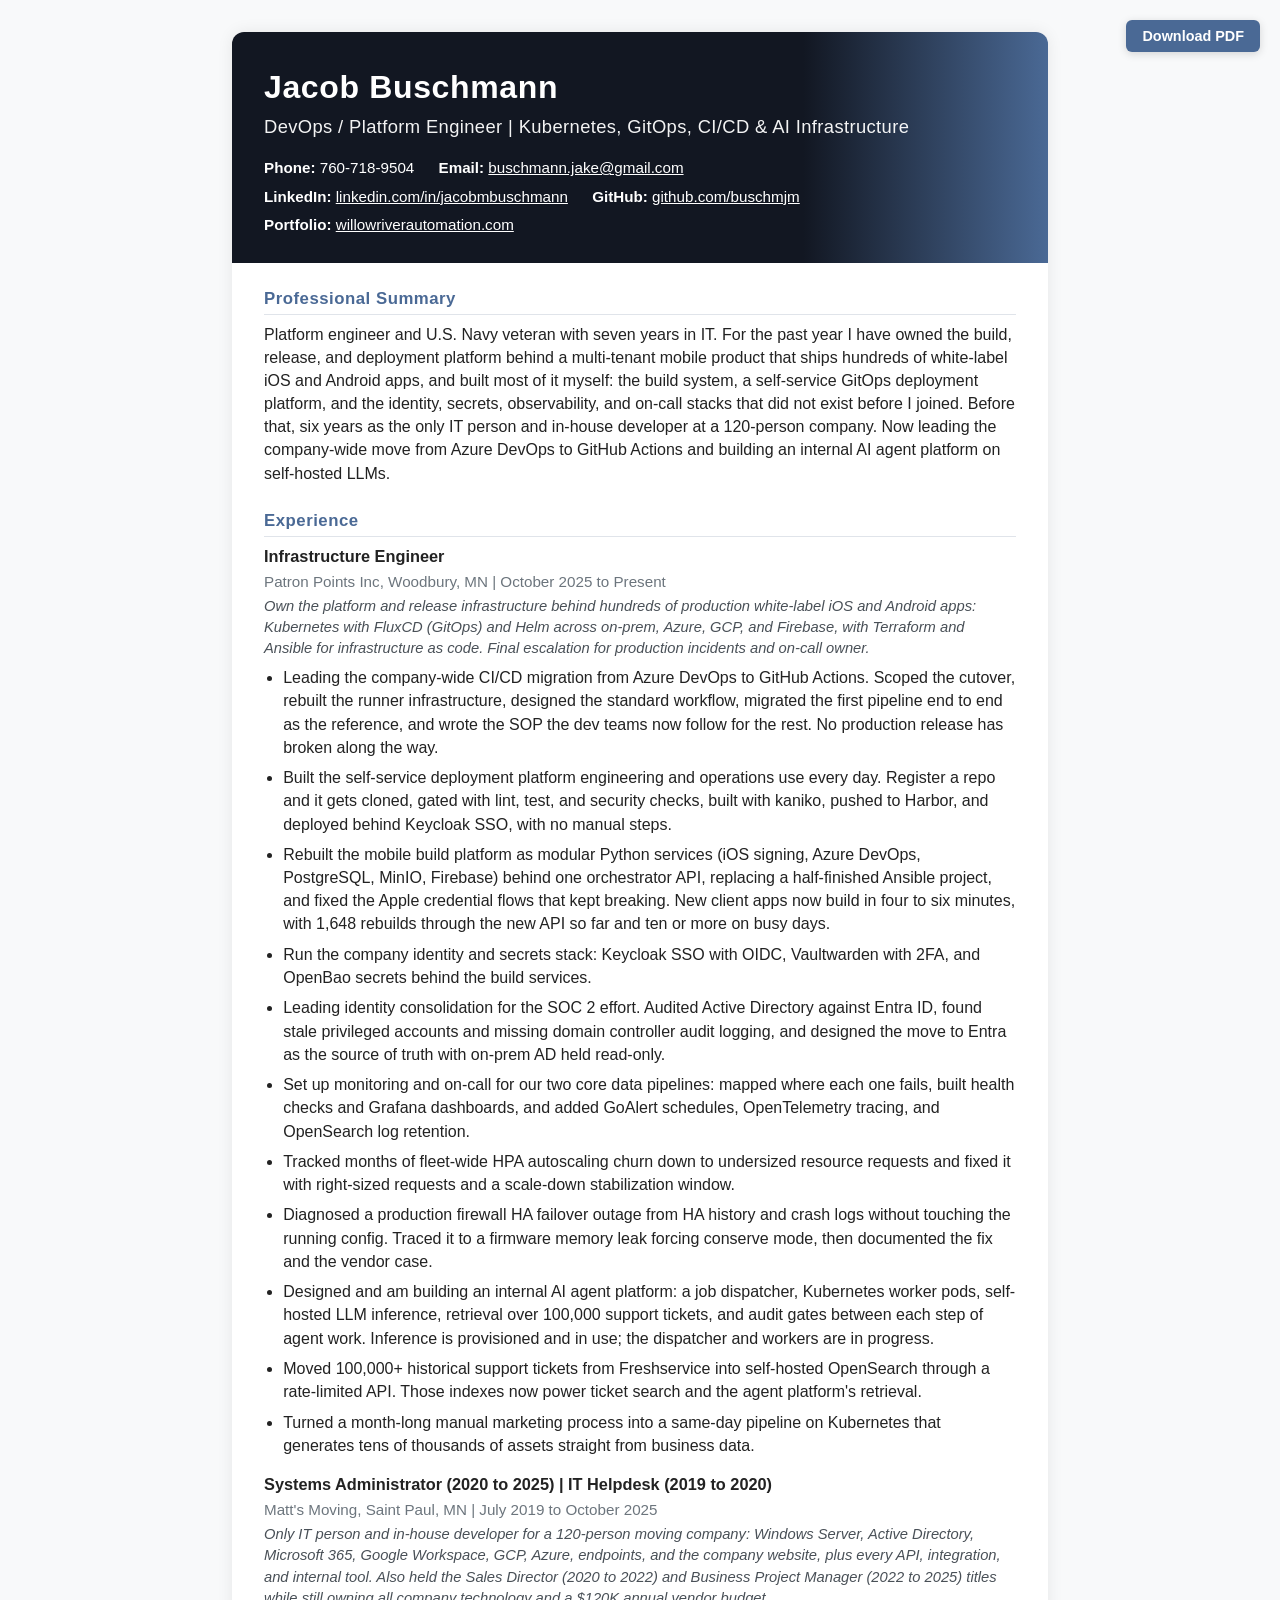
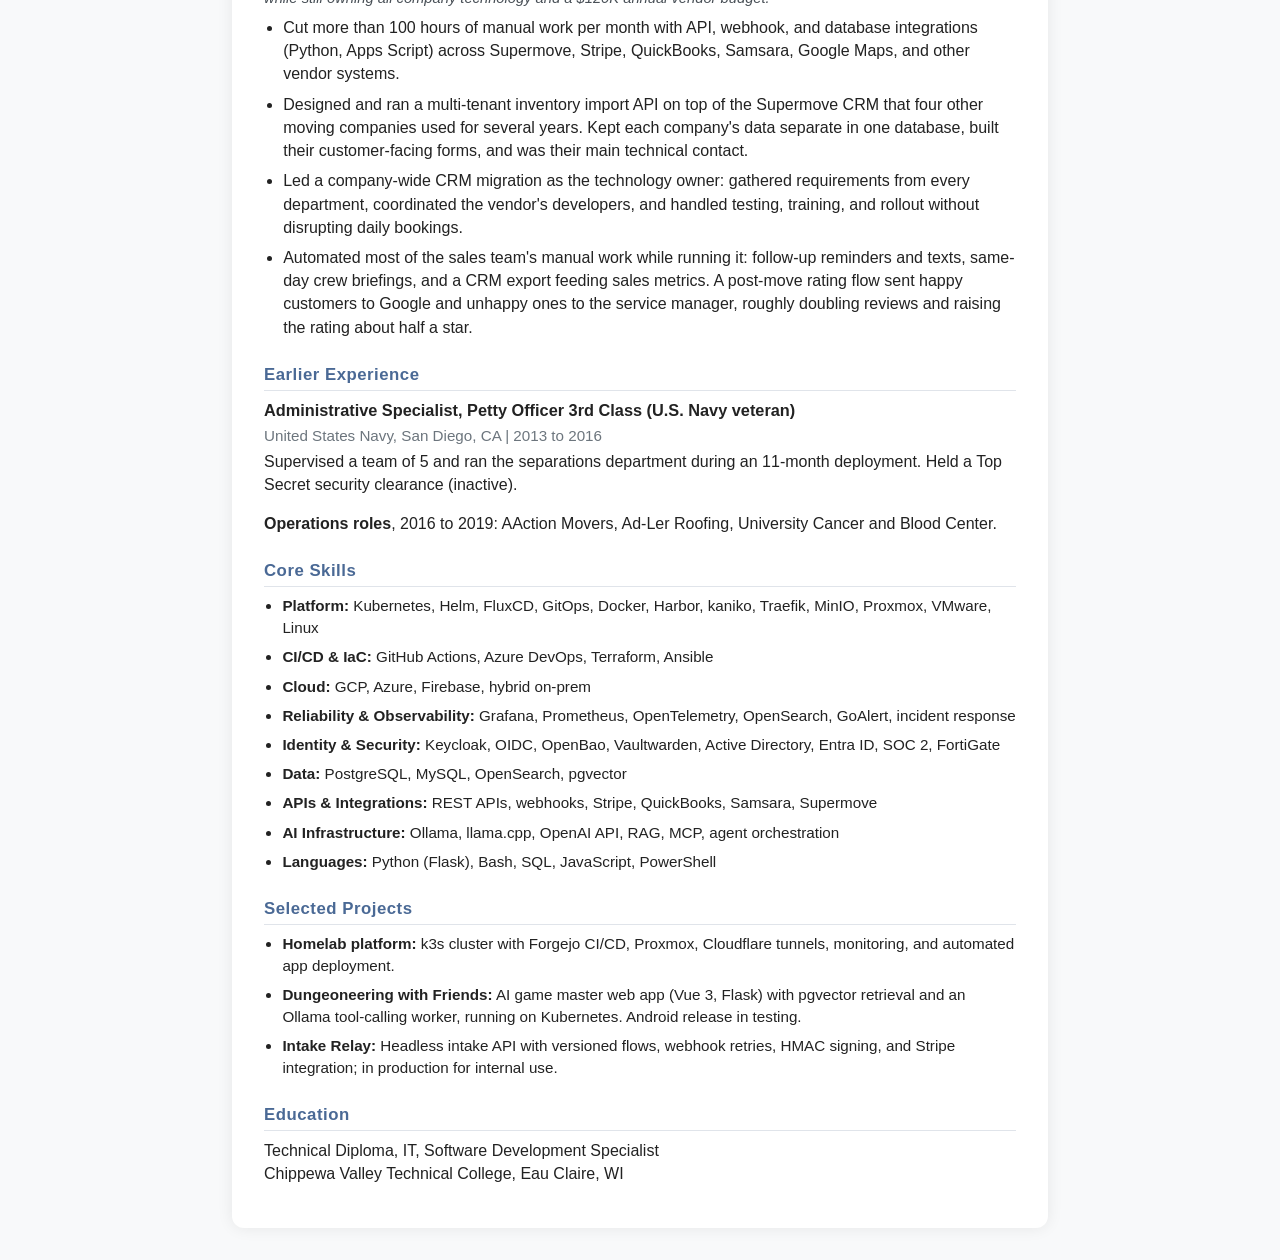
==== index.html @ bc069179 "Tighten both resumes to two pages and rewrite weak bullets - Rewrite summaries in plainer language w" ====
<!DOCTYPE html>
<html lang="en">
<head>
  <meta charset="UTF-8">
  <meta name="viewport" content="width=device-width, initial-scale=1.0">
  <title>Jacob Buschmann - DevOps Resume</title>
  <link rel="stylesheet" href="resume.css">
</head>
<body data-resume="devops">
  <div class="print-actions">
    <button type="button" class="print-btn" id="print-menu-toggle" aria-expanded="false" aria-haspopup="true" aria-controls="print-menu">Download PDF</button>
    <div class="print-menu" id="print-menu" hidden role="menu" aria-labelledby="print-menu-toggle">
      <p class="print-menu-title">Save as PDF (ATS, single column)</p>
      <button type="button" class="print-menu-item" role="menuitem" data-download="devops"><strong>DevOps / Platform Engineer</strong><span>This page. Kubernetes, GitOps, CI/CD, identity, and reliability first.</span></button>
      <button type="button" class="print-menu-item" role="menuitem" data-download="ai"><strong>AI Engineer</strong><span>Agentic systems, AI automation, and AI platform work first.</span></button>
    </div>
  </div>
  <div class="resume-wrapper">
    <header class="resume-header">
      <h1>Jacob Buschmann</h1>
      <h2>DevOps / Platform Engineer | Kubernetes, GitOps, CI/CD &amp; AI Infrastructure</h2>
      <div class="contact">
        <span><strong>Phone:</strong> 760-718-9504</span>
        <span><strong>Email:</strong> <a href="mailto:buschmann.jake@gmail.com">buschmann.jake@gmail.com</a></span>
        <span><strong>LinkedIn:</strong> <a href="https://www.linkedin.com/in/jacobmbuschmann">linkedin.com/in/jacobmbuschmann</a></span>
        <span><strong>GitHub:</strong> <a href="https://github.com/buschmjm">github.com/buschmjm</a></span>
        <span><strong>Portfolio:</strong> <a href="https://willowriverautomation.com">willowriverautomation.com</a></span>
      </div>
    </header>
    <div class="resume-content">
      <h4 class="section-title">Professional Summary</h4>
      <p>Platform engineer and U.S. Navy veteran with seven years in IT. For the past year I have owned the build, release, and deployment platform behind a multi-tenant mobile product that ships hundreds of white-label iOS and Android apps, and built most of it myself: the build system, a self-service GitOps deployment platform, and the identity, secrets, observability, and on-call stacks that did not exist before I joined. Before that, six years as the only IT person and in-house developer at a 120-person company. Now leading the company-wide move from Azure DevOps to GitHub Actions and building an internal AI agent platform on self-hosted LLMs.</p>
      <h4 class="section-title">Experience</h4>
      <div class="job-block">
        <p class="job-title">Infrastructure Engineer</p>
        <p class="job-meta">Patron Points Inc, Woodbury, MN | October 2025 to Present</p>
        <p class="job-scope">Own the platform and release infrastructure behind hundreds of production white-label iOS and Android apps: Kubernetes with FluxCD (GitOps) and Helm across on-prem, Azure, GCP, and Firebase, with Terraform and Ansible for infrastructure as code. Final escalation for production incidents and on-call owner.</p>
        <ul>
          <li>Leading the company-wide CI/CD migration from Azure DevOps to GitHub Actions. Scoped the cutover, rebuilt the runner infrastructure, designed the standard workflow, migrated the first pipeline end to end as the reference, and wrote the SOP the dev teams now follow for the rest. No production release has broken along the way.</li>
          <li>Built the self-service deployment platform engineering and operations use every day. Register a repo and it gets cloned, gated with lint, test, and security checks, built with kaniko, pushed to Harbor, and deployed behind Keycloak SSO, with no manual steps.</li>
          <li>Rebuilt the mobile build platform as modular Python services (iOS signing, Azure DevOps, PostgreSQL, MinIO, Firebase) behind one orchestrator API, replacing a half-finished Ansible project, and fixed the Apple credential flows that kept breaking. New client apps now build in four to six minutes, with 1,648 rebuilds through the new API so far and ten or more on busy days.</li>
          <li>Run the company identity and secrets stack: Keycloak SSO with OIDC, Vaultwarden with 2FA, and OpenBao secrets behind the build services.</li>
          <li>Leading identity consolidation for the SOC 2 effort. Audited Active Directory against Entra ID, found stale privileged accounts and missing domain controller audit logging, and designed the move to Entra as the source of truth with on-prem AD held read-only.</li>
          <li>Set up monitoring and on-call for our two core data pipelines: mapped where each one fails, built health checks and Grafana dashboards, and added GoAlert schedules, OpenTelemetry tracing, and OpenSearch log retention.</li>
          <li>Tracked months of fleet-wide HPA autoscaling churn down to undersized resource requests and fixed it with right-sized requests and a scale-down stabilization window.</li>
          <li>Diagnosed a production firewall HA failover outage from HA history and crash logs without touching the running config. Traced it to a firmware memory leak forcing conserve mode, then documented the fix and the vendor case.</li>
          <li>Designed and am building an internal AI agent platform: a job dispatcher, Kubernetes worker pods, self-hosted LLM inference, retrieval over 100,000 support tickets, and audit gates between each step of agent work. Inference is provisioned and in use; the dispatcher and workers are in progress.</li>
          <li>Moved 100,000+ historical support tickets from Freshservice into self-hosted OpenSearch through a rate-limited API. Those indexes now power ticket search and the agent platform's retrieval.</li>
          <li>Turned a month-long manual marketing process into a same-day pipeline on Kubernetes that generates tens of thousands of assets straight from business data.</li>
        </ul>
      </div>
      <div class="job-block">
        <p class="job-title">Systems Administrator (2020 to 2025) | IT Helpdesk (2019 to 2020)</p>
        <p class="job-meta">Matt's Moving, Saint Paul, MN | July 2019 to October 2025</p>
        <p class="job-scope">Only IT person and in-house developer for a 120-person moving company: Windows Server, Active Directory, Microsoft 365, Google Workspace, GCP, Azure, endpoints, and the company website, plus every API, integration, and internal tool. Also held the Sales Director (2020 to 2022) and Business Project Manager (2022 to 2025) titles while still owning all company technology and a $120K annual vendor budget.</p>
        <ul>
          <li>Cut more than 100 hours of manual work per month with API, webhook, and database integrations (Python, Apps Script) across Supermove, Stripe, QuickBooks, Samsara, Google Maps, and other vendor systems.</li>
          <li>Designed and ran a multi-tenant inventory import API on top of the Supermove CRM that four other moving companies used for several years. Kept each company's data separate in one database, built their customer-facing forms, and was their main technical contact.</li>
          <li>Led a company-wide CRM migration as the technology owner: gathered requirements from every department, coordinated the vendor's developers, and handled testing, training, and rollout without disrupting daily bookings.</li>
          <li>Automated most of the sales team's manual work while running it: follow-up reminders and texts, same-day crew briefings, and a CRM export feeding sales metrics. A post-move rating flow sent happy customers to Google and unhappy ones to the service manager, roughly doubling reviews and raising the rating about half a star.</li>        </ul>
      </div>
      <h4 class="section-title">Earlier Experience</h4>
      <div class="job-block">
        <p class="job-title">Administrative Specialist, Petty Officer 3rd Class (U.S. Navy veteran)</p>
        <p class="job-meta">United States Navy, San Diego, CA | 2013 to 2016</p>
        <p>Supervised a team of 5 and ran the separations department during an 11-month deployment. Held a Top Secret security clearance (inactive).</p>
      </div>
      <p><strong>Operations roles</strong>, 2016 to 2019: AAction Movers, Ad-Ler Roofing, University Cancer and Blood Center.</p>
      <h4 class="section-title">Core Skills</h4>
      <ul class="skills-list">
        <li><strong>Platform:</strong> Kubernetes, Helm, FluxCD, GitOps, Docker, Harbor, kaniko, Traefik, MinIO, Proxmox, VMware, Linux</li>
        <li><strong>CI/CD &amp; IaC:</strong> GitHub Actions, Azure DevOps, Terraform, Ansible</li>
        <li><strong>Cloud:</strong> GCP, Azure, Firebase, hybrid on-prem</li>
        <li><strong>Reliability &amp; Observability:</strong> Grafana, Prometheus, OpenTelemetry, OpenSearch, GoAlert, incident response</li>
        <li><strong>Identity &amp; Security:</strong> Keycloak, OIDC, OpenBao, Vaultwarden, Active Directory, Entra ID, SOC 2, FortiGate</li>
        <li><strong>Data:</strong> PostgreSQL, MySQL, OpenSearch, pgvector</li>
        <li><strong>APIs &amp; Integrations:</strong> REST APIs, webhooks, Stripe, QuickBooks, Samsara, Supermove</li>
        <li><strong>AI Infrastructure:</strong> Ollama, llama.cpp, OpenAI API, RAG, MCP, agent orchestration</li>
        <li><strong>Languages:</strong> Python (Flask), Bash, SQL, JavaScript, PowerShell</li>
      </ul>
      <h4 class="section-title">Selected Projects</h4>
      <ul class="skills-list">
        <li><strong>Homelab platform:</strong> k3s cluster with Forgejo CI/CD, Proxmox, Cloudflare tunnels, monitoring, and automated app deployment.</li>
        <li><strong>Dungeoneering with Friends:</strong> AI game master web app (Vue 3, Flask) with pgvector retrieval and an Ollama tool-calling worker, running on Kubernetes. Android release in testing.</li>
        <li><strong>Intake Relay:</strong> Headless intake API with versioned flows, webhook retries, HMAC signing, and Stripe integration; in production for internal use.</li>      </ul>
      <h4 class="section-title">Education</h4>
      <p>Technical Diploma, IT, Software Development Specialist<br>Chippewa Valley Technical College, Eau Claire, WI</p>
    </div>
  </div>
  <script src="print.js"></script>
</body>
</html>
---- resume.css ----
/* Shared styles for the two single-column ATS resumes: index.html (DevOps) and ai-engineering.html */

:root {
  --accent: #4a6995;
  --text: #222;
  --muted: #6c757d;
  --border: #e0e4ea;
  --header-dark: #121722;
  --font-sans: "Segoe UI", Calibri, Arial, Helvetica, sans-serif;
}

*,
*::before,
*::after {
  box-sizing: border-box;
}

body {
  margin: 0;
  background-color: #f8f9fa;
  font-family: var(--font-sans);
  font-size: 1rem;
  line-height: 1.45;
  color: var(--text);
}

a {
  color: var(--accent);
}

a:hover {
  color: #3a5580;
}

p {
  margin: 0 0 0.65rem;
  orphans: 2;
  widows: 2;
}

ul {
  margin: 0 0 1rem;
  padding-left: 1.2rem;
}

.resume-wrapper {
  max-width: 8.5in;
  margin: 2rem auto;
  background: #fff;
  box-shadow: 0 0 16px rgba(0, 0, 0, 0.08);
  border-radius: 12px;
  overflow: hidden;
}

/* Header (screen) */
.resume-header {
  background: linear-gradient(90deg, var(--header-dark) 70%, var(--accent) 100%);
  color: #fff;
  padding: 2rem 2rem 1.35rem;
}

.resume-header h1 {
  margin: 0 0 0.2rem;
  font-size: 2rem;
  font-weight: 700;
  letter-spacing: 0.02em;
}

.resume-header h2 {
  margin: 0;
  font-size: 1.15rem;
  font-weight: 400;
  letter-spacing: 0.02em;
  opacity: 0.95;
}

.resume-header .contact {
  margin-top: 1rem;
  font-size: 0.95rem;
  line-height: 1.6;
}

.resume-header .contact span {
  display: inline-block;
  margin-right: 1.25rem;
  margin-bottom: 0.25rem;
}

.resume-header a {
  color: #fff;
  text-decoration: underline;
}

/* Single column body */
.resume-content {
  padding: 1.5rem 2rem 2rem;
}

/* Sections */
.section-title {
  color: var(--accent);
  font-size: 1.05rem;
  font-weight: 700;
  margin: 1.5rem 0 0.5rem;
  letter-spacing: 0.03em;
  border-bottom: 1.5px solid var(--border);
  padding-bottom: 0.15rem;
  break-after: avoid;
  page-break-after: avoid;
}

.resume-content > .section-title:first-child {
  margin-top: 0;
}

.skills-list {
  font-size: 0.95rem;
  margin-bottom: 1rem;
  padding-left: 1.15rem;
}

.skills-list li {
  margin-bottom: 0.35rem;
}

.resume-content li {
  margin-bottom: 0.45rem;
}

/* Long jobs may split across pages; single bullets and short blocks stay whole */
.job-block {
  margin-bottom: 1rem;
}

.job-block li,
.job-block p {
  break-inside: avoid;
  page-break-inside: avoid;
}

.job-title,
.job-meta,
.job-scope {
  break-after: avoid;
  page-break-after: avoid;
}

.job-title {
  font-weight: 600;
  font-size: 1.02rem;
  margin: 0;
}

.job-meta {
  color: var(--muted);
  font-size: 0.95rem;
  margin: 0.15rem 0 0.2rem;
}

.job-scope {
  color: #495057;
  font-size: 0.92rem;
  font-style: italic;
  margin: 0 0 0.4rem;
}

/* Download button + menu */
.print-actions {
  position: fixed;
  top: 1.25rem;
  right: 1.25rem;
  z-index: 9999;
  display: flex;
  flex-direction: column;
  align-items: flex-end;
}

.print-btn {
  font-family: var(--font-sans);
  font-size: 0.9rem;
  font-weight: 600;
  padding: 0.5rem 1rem;
  border: none;
  border-radius: 6px;
  cursor: pointer;
  background: var(--accent);
  color: #fff;
  box-shadow: 0 2px 8px rgba(0, 0, 0, 0.15);
}

.print-btn:hover {
  background: #3a5580;
}

.print-menu {
  margin-top: 0.5rem;
  min-width: 17rem;
  max-width: 20rem;
  padding: 0.5rem;
  background: #fff;
  border: 1px solid var(--border);
  border-radius: 8px;
  box-shadow: 0 8px 24px rgba(0, 0, 0, 0.12);
}

.print-menu[hidden] {
  display: none;
}

.print-menu-title {
  margin: 0.25rem 0.5rem 0.35rem;
  font-size: 0.72rem;
  font-weight: 600;
  text-transform: uppercase;
  letter-spacing: 0.06em;
  color: var(--muted);
}

.print-menu-item {
  display: block;
  width: 100%;
  text-align: left;
  font-family: var(--font-sans);
  font-size: 0.88rem;
  line-height: 1.35;
  padding: 0.55rem 0.65rem;
  border: none;
  border-radius: 6px;
  cursor: pointer;
  background: transparent;
  color: var(--text);
}

.print-menu-item:hover {
  background: #f4f6fa;
}

.print-menu-item strong {
  display: block;
  font-weight: 600;
  margin-bottom: 0.15rem;
}

.print-menu-item span {
  display: block;
  font-size: 0.8rem;
  color: var(--muted);
  font-weight: 400;
}

@media (max-width: 900px) {
  .resume-content {
    padding: 1.25rem 1.5rem 1.5rem;
  }

  .print-actions {
    position: static;
    align-items: stretch;
    width: 100%;
    padding: 1rem;
    background: #fff;
    border-bottom: 1px solid var(--border);
  }

  .print-btn {
    width: 100%;
  }

  .print-menu {
    min-width: 100%;
    max-width: none;
  }
}

/* Print / PDF: flat header, no background graphics needed */
@media print {
  @page {
    size: letter;
    margin: 0.6in;
  }

  .print-actions,
  .print-menu {
    display: none !important;
  }

  body {
    background: #fff !important;
    margin: 0;
    font-family: var(--font-sans);
    font-size: 10.5pt;
    line-height: 1.12;
    color: #000;
  }

  .resume-wrapper {
    max-width: none;
    margin: 0;
    padding: 0;
    box-shadow: none;
    border-radius: 0;
    overflow: visible;
  }

  .resume-header {
    background: #fff !important;
    color: #000 !important;
    padding: 0 0 10pt !important;
    border-bottom: 2pt solid var(--header-dark);
    -webkit-print-color-adjust: economy;
    print-color-adjust: economy;
  }

  .resume-header h1 {
    font-size: 20pt;
    color: var(--header-dark);
  }

  .resume-header h2 {
    font-size: 12pt;
    color: var(--accent);
    opacity: 1;
  }

  .resume-header .contact {
    font-size: 9.5pt;
    margin-top: 6pt;
  }

  .resume-header a {
    color: #1a4a7a !important;
    text-decoration: underline !important;
  }

  .resume-content {
    padding: 8pt 0 0 !important;
  }

  .section-title {
    font-size: 11pt;
    margin-top: 10pt;
    margin-bottom: 4pt;
    color: var(--header-dark);
    border-bottom-color: #ccc;
    break-after: avoid;
  }

  .job-title {
    font-size: 10.5pt;
  }

  .job-meta,
  .job-scope {
    font-size: 9.5pt;
  }

  .skills-list,
  .resume-content li {
    font-size: 10pt;
  }

  .job-block {
    margin-bottom: 8pt;
  }

  a {
    color: #1a4a7a;
    text-decoration: underline;
  }

  a[href^="http"]:after,
  a[href^="mailto"]:after {
    content: none;
  }
}
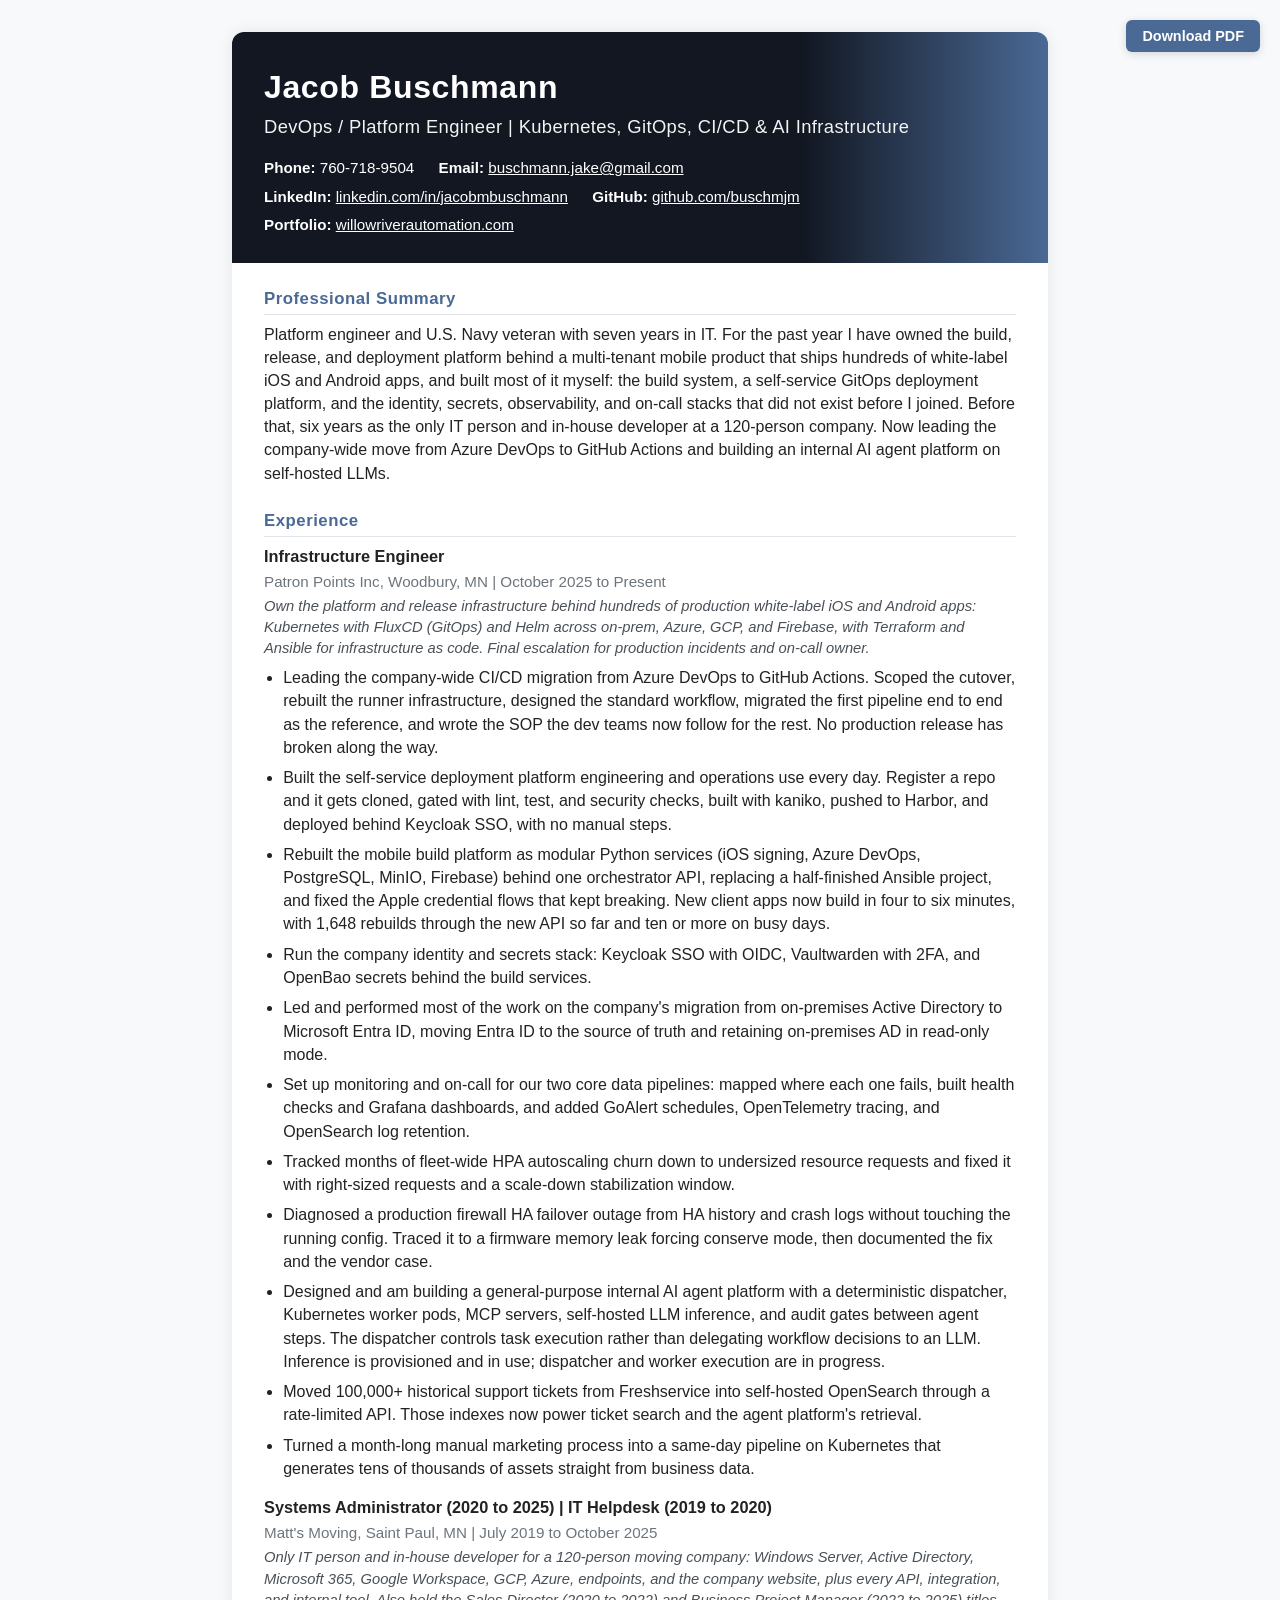
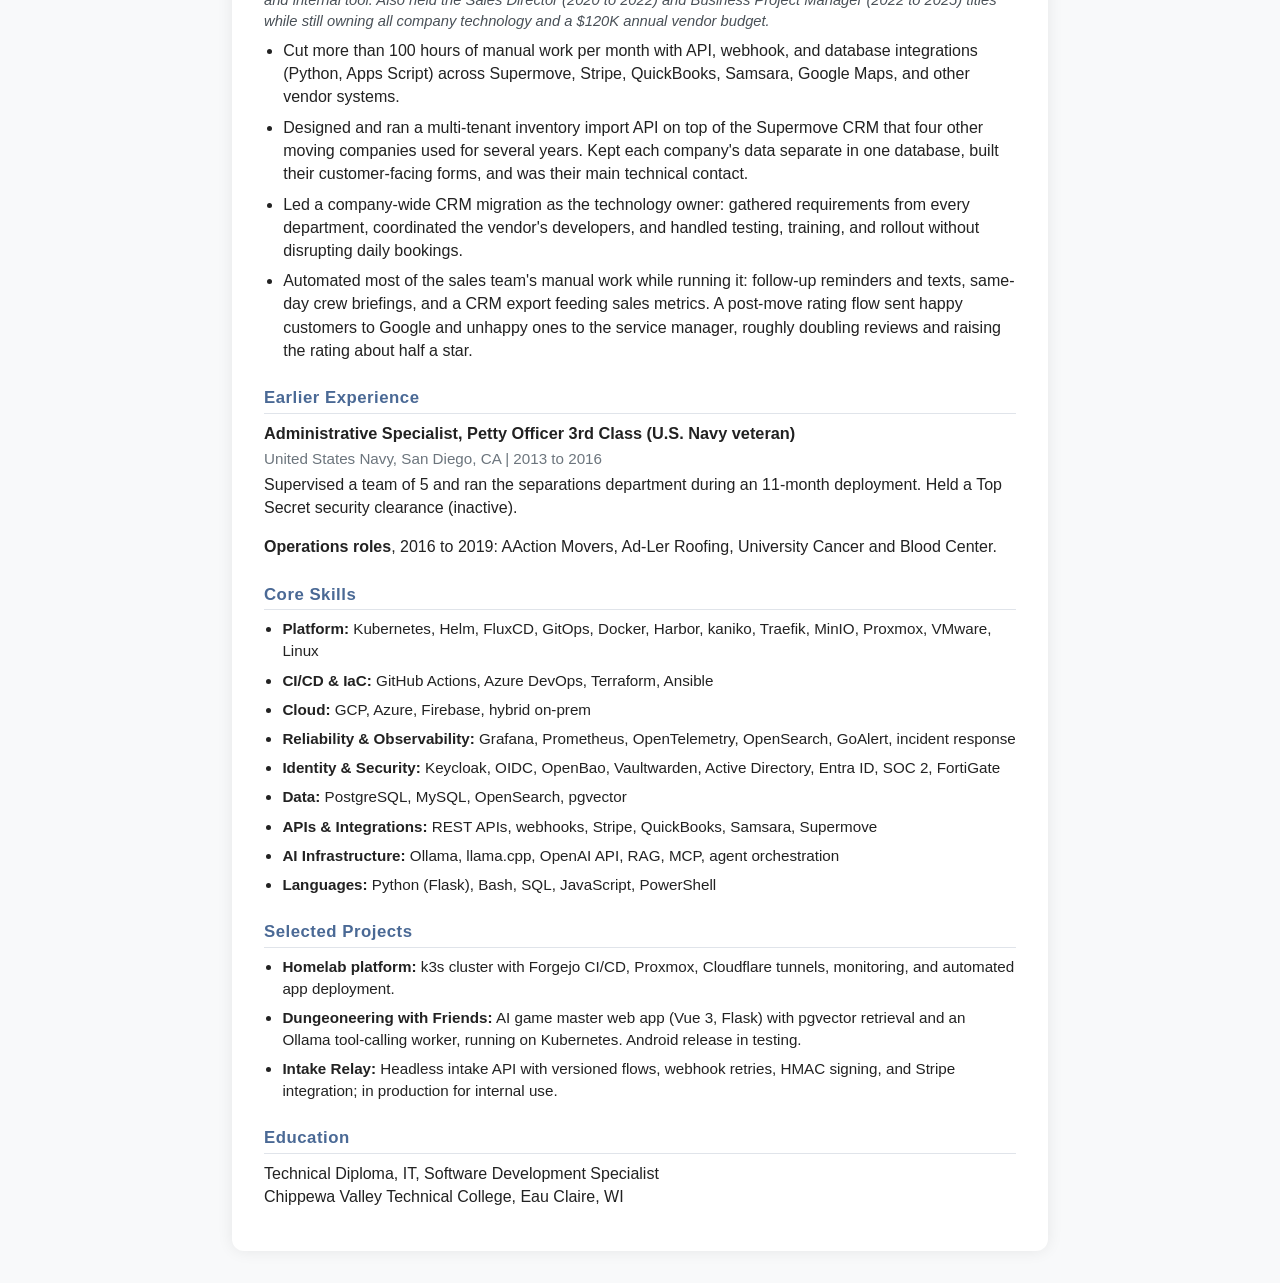
==== commit 5859ffce: "Update platform resume with Entra migration and agent platform scope" ====
--- a/index.html
+++ b/index.html
@@ -4,7 +4,7 @@
   <meta charset="UTF-8">
   <meta name="viewport" content="width=device-width, initial-scale=1.0">
   <title>Jacob Buschmann - DevOps Resume</title>
-  <link rel="stylesheet" href="resume.css">
+  <link rel="stylesheet" href="resume.css?v=3">
 </head>
 <body data-resume="devops">
   <div class="print-actions">
@@ -40,11 +40,11 @@
           <li>Built the self-service deployment platform engineering and operations use every day. Register a repo and it gets cloned, gated with lint, test, and security checks, built with kaniko, pushed to Harbor, and deployed behind Keycloak SSO, with no manual steps.</li>
           <li>Rebuilt the mobile build platform as modular Python services (iOS signing, Azure DevOps, PostgreSQL, MinIO, Firebase) behind one orchestrator API, replacing a half-finished Ansible project, and fixed the Apple credential flows that kept breaking. New client apps now build in four to six minutes, with 1,648 rebuilds through the new API so far and ten or more on busy days.</li>
           <li>Run the company identity and secrets stack: Keycloak SSO with OIDC, Vaultwarden with 2FA, and OpenBao secrets behind the build services.</li>
-          <li>Leading identity consolidation for the SOC 2 effort. Audited Active Directory against Entra ID, found stale privileged accounts and missing domain controller audit logging, and designed the move to Entra as the source of truth with on-prem AD held read-only.</li>
+          <li>Led and performed most of the work on the company's migration from on-premises Active Directory to Microsoft Entra ID, moving Entra ID to the source of truth and retaining on-premises AD in read-only mode.</li>
           <li>Set up monitoring and on-call for our two core data pipelines: mapped where each one fails, built health checks and Grafana dashboards, and added GoAlert schedules, OpenTelemetry tracing, and OpenSearch log retention.</li>
           <li>Tracked months of fleet-wide HPA autoscaling churn down to undersized resource requests and fixed it with right-sized requests and a scale-down stabilization window.</li>
           <li>Diagnosed a production firewall HA failover outage from HA history and crash logs without touching the running config. Traced it to a firmware memory leak forcing conserve mode, then documented the fix and the vendor case.</li>
-          <li>Designed and am building an internal AI agent platform: a job dispatcher, Kubernetes worker pods, self-hosted LLM inference, retrieval over 100,000 support tickets, and audit gates between each step of agent work. Inference is provisioned and in use; the dispatcher and workers are in progress.</li>
+          <li>Designed and am building a general-purpose internal AI agent platform with a deterministic dispatcher, Kubernetes worker pods, MCP servers, self-hosted LLM inference, and audit gates between agent steps. The dispatcher controls task execution rather than delegating workflow decisions to an LLM. Inference is provisioned and in use; dispatcher and worker execution are in progress.</li>
           <li>Moved 100,000+ historical support tickets from Freshservice into self-hosted OpenSearch through a rate-limited API. Those indexes now power ticket search and the agent platform's retrieval.</li>
           <li>Turned a month-long manual marketing process into a same-day pipeline on Kubernetes that generates tens of thousands of assets straight from business data.</li>
         </ul>
@@ -87,6 +87,6 @@
       <p>Technical Diploma, IT, Software Development Specialist<br>Chippewa Valley Technical College, Eau Claire, WI</p>
     </div>
   </div>
-  <script src="print.js"></script>
+  <script src="print.js?v=3"></script>
 </body>
 </html>
--- a/resume.css
+++ b/resume.css
@@ -249,8 +249,26 @@
 }
 
 @media (max-width: 900px) {
+  /* Keep the card off the screen edges and line the header up with the body text */
+  .resume-wrapper {
+    margin: 1rem;
+    border-radius: 10px;
+  }
+
+  .resume-header {
+    padding: 1.5rem 1.25rem 1.25rem;
+  }
+
+  .resume-header h1 {
+    font-size: 1.7rem;
+  }
+
+  .resume-header h2 {
+    font-size: 1.05rem;
+  }
+
   .resume-content {
-    padding: 1.25rem 1.5rem 1.5rem;
+    padding: 1.25rem 1.25rem 1.5rem;
   }
 
   .print-actions {
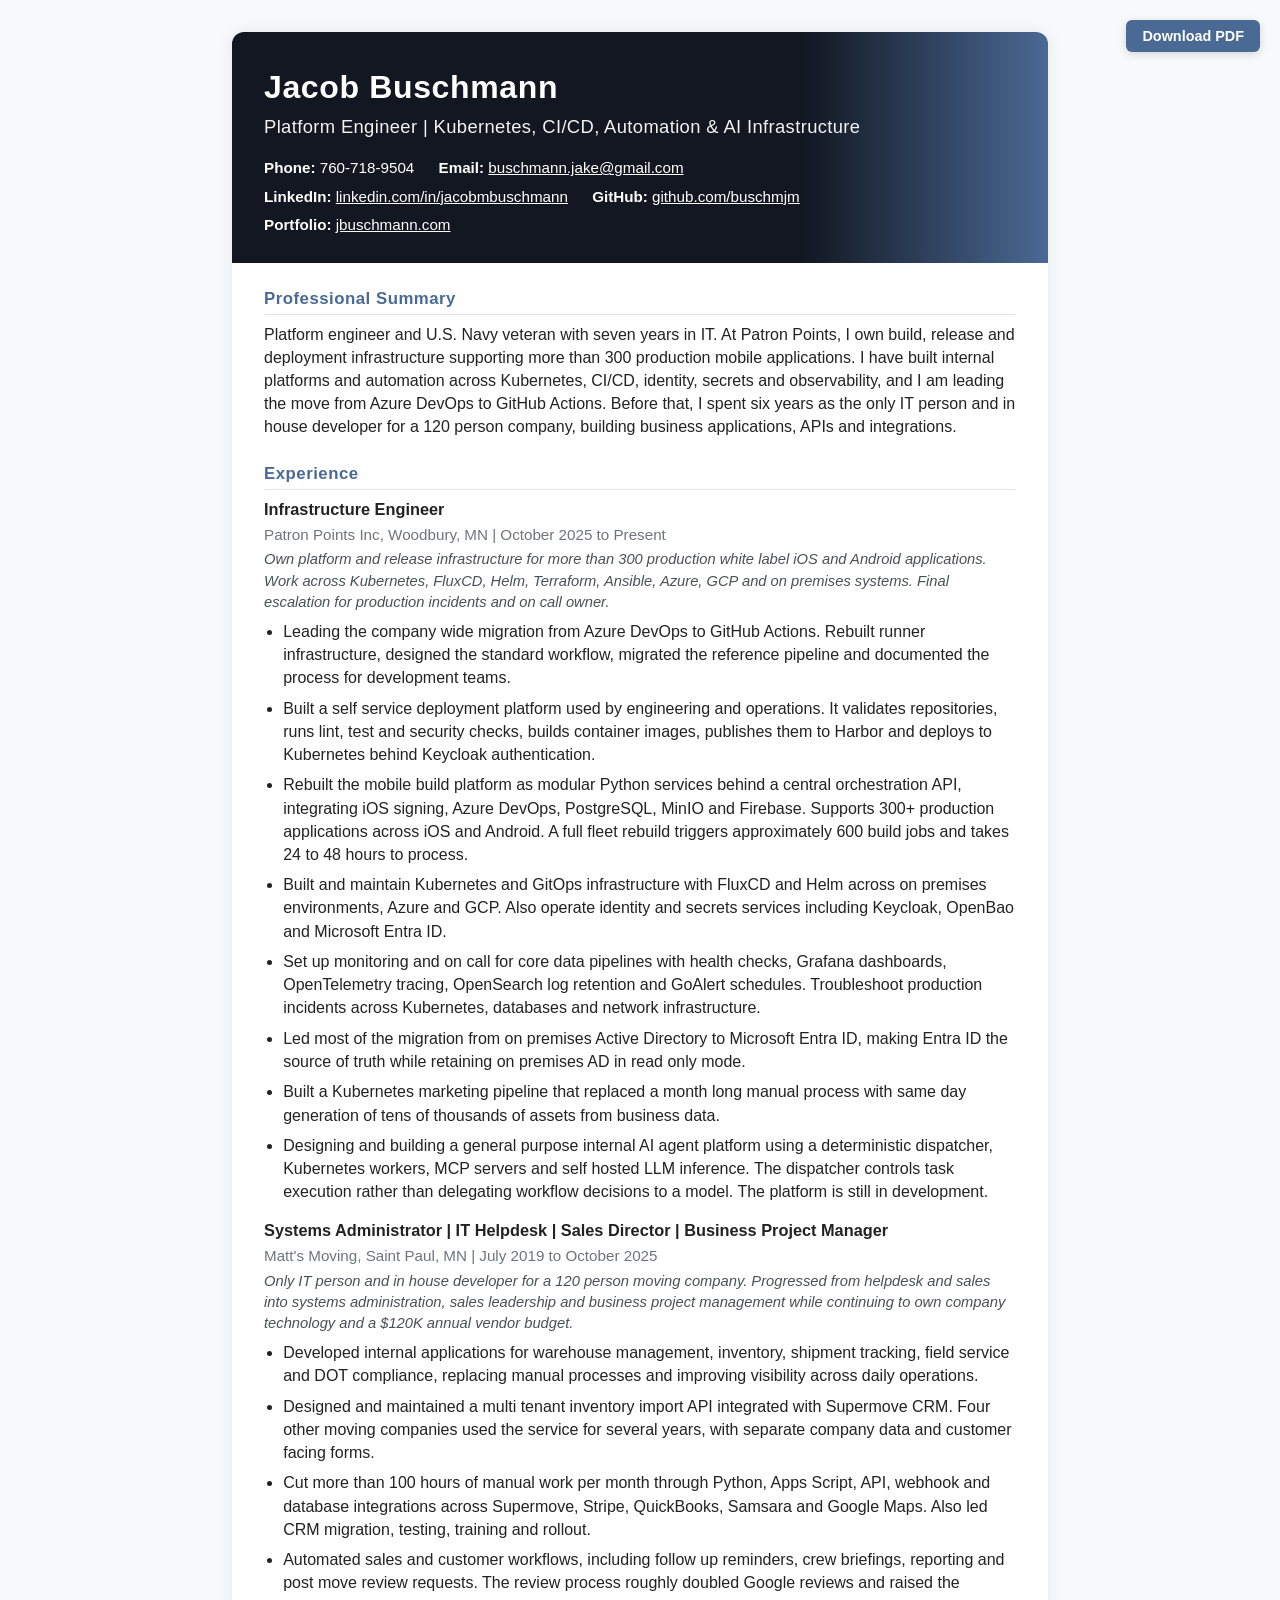
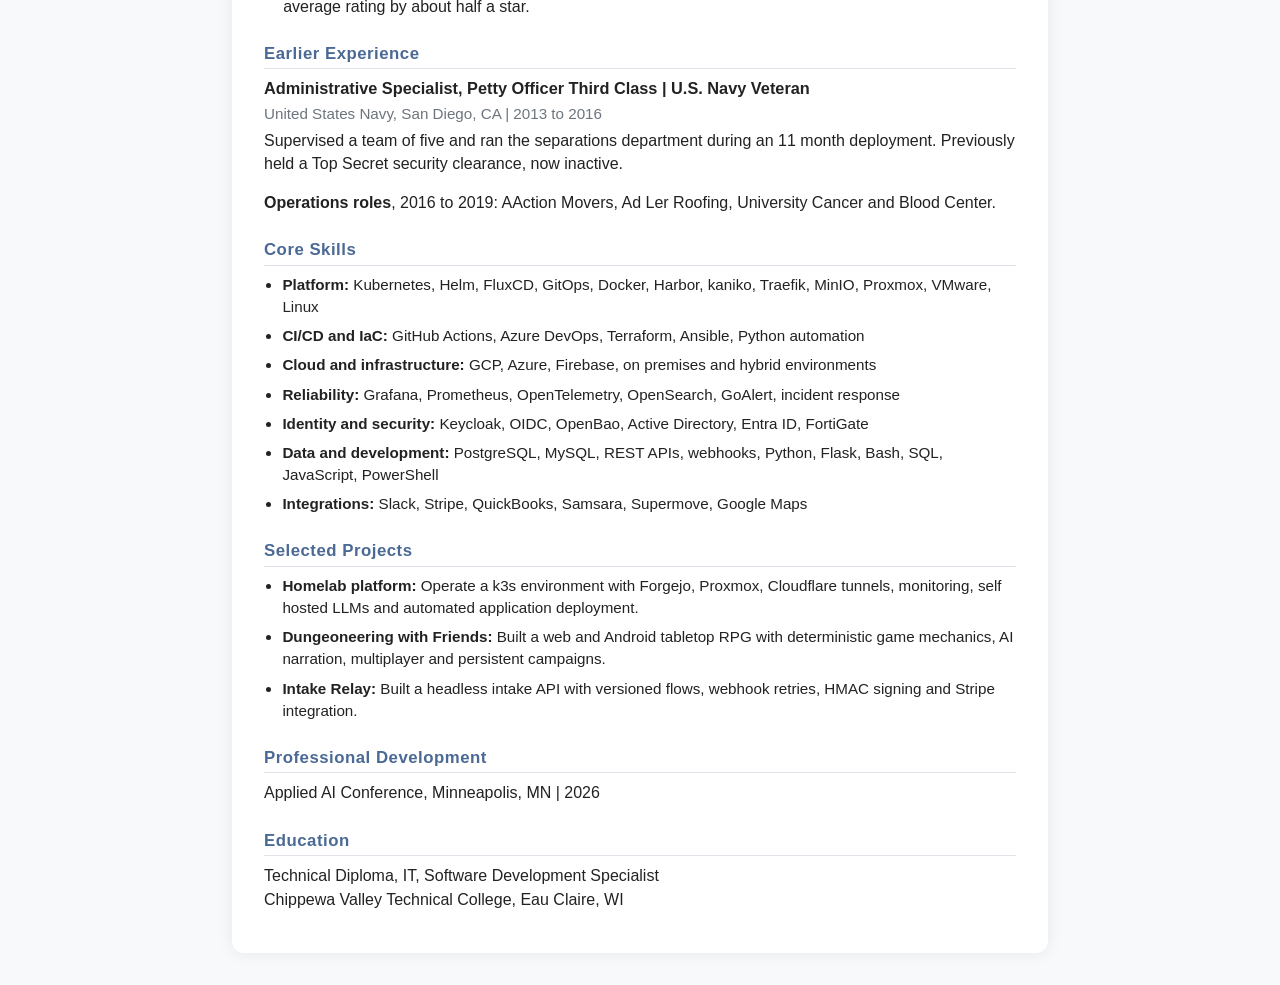
==== commit 3bf91d68: "Refresh index.html for focused two page resumes" ====
--- a/index.html
+++ b/index.html
@@ -3,90 +3,96 @@
 <head>
   <meta charset="UTF-8">
   <meta name="viewport" content="width=device-width, initial-scale=1.0">
-  <title>Jacob Buschmann - DevOps Resume</title>
-  <link rel="stylesheet" href="resume.css?v=3">
+  <title>Jacob Buschmann - Platform Engineering Resume</title>
+  <link rel="stylesheet" href="resume.css?v=4">
 </head>
 <body data-resume="devops">
   <div class="print-actions">
     <button type="button" class="print-btn" id="print-menu-toggle" aria-expanded="false" aria-haspopup="true" aria-controls="print-menu">Download PDF</button>
     <div class="print-menu" id="print-menu" hidden role="menu" aria-labelledby="print-menu-toggle">
       <p class="print-menu-title">Save as PDF (ATS, single column)</p>
-      <button type="button" class="print-menu-item" role="menuitem" data-download="devops"><strong>DevOps / Platform Engineer</strong><span>This page. Kubernetes, GitOps, CI/CD, identity, and reliability first.</span></button>
-      <button type="button" class="print-menu-item" role="menuitem" data-download="ai"><strong>AI Engineer</strong><span>Agentic systems, AI automation, and AI platform work first.</span></button>
+      <button type="button" class="print-menu-item" role="menuitem" data-download="devops"><strong>Platform Engineer</strong><span>This page. Kubernetes, CI/CD, internal platforms and reliability first.</span></button>
+      <button type="button" class="print-menu-item" role="menuitem" data-download="ai"><strong>AI Platform Engineer</strong><span>Agentic systems, AI applications and LLM infrastructure first.</span></button>
     </div>
   </div>
   <div class="resume-wrapper">
     <header class="resume-header">
       <h1>Jacob Buschmann</h1>
-      <h2>DevOps / Platform Engineer | Kubernetes, GitOps, CI/CD &amp; AI Infrastructure</h2>
+      <h2>Platform Engineer | Kubernetes, CI/CD, Automation &amp; AI Infrastructure</h2>
       <div class="contact">
         <span><strong>Phone:</strong> 760-718-9504</span>
         <span><strong>Email:</strong> <a href="mailto:buschmann.jake@gmail.com">buschmann.jake@gmail.com</a></span>
         <span><strong>LinkedIn:</strong> <a href="https://www.linkedin.com/in/jacobmbuschmann">linkedin.com/in/jacobmbuschmann</a></span>
         <span><strong>GitHub:</strong> <a href="https://github.com/buschmjm">github.com/buschmjm</a></span>
-        <span><strong>Portfolio:</strong> <a href="https://willowriverautomation.com">willowriverautomation.com</a></span>
+        <span><strong>Portfolio:</strong> <a href="https://jbuschmann.com">jbuschmann.com</a></span>
       </div>
     </header>
     <div class="resume-content">
       <h4 class="section-title">Professional Summary</h4>
-      <p>Platform engineer and U.S. Navy veteran with seven years in IT. For the past year I have owned the build, release, and deployment platform behind a multi-tenant mobile product that ships hundreds of white-label iOS and Android apps, and built most of it myself: the build system, a self-service GitOps deployment platform, and the identity, secrets, observability, and on-call stacks that did not exist before I joined. Before that, six years as the only IT person and in-house developer at a 120-person company. Now leading the company-wide move from Azure DevOps to GitHub Actions and building an internal AI agent platform on self-hosted LLMs.</p>
+      <p>Platform engineer and U.S. Navy veteran with seven years in IT. At Patron Points, I own build, release and deployment infrastructure supporting more than 300 production mobile applications. I have built internal platforms and automation across Kubernetes, CI/CD, identity, secrets and observability, and I am leading the move from Azure DevOps to GitHub Actions. Before that, I spent six years as the only IT person and in house developer for a 120 person company, building business applications, APIs and integrations.</p>
+
       <h4 class="section-title">Experience</h4>
       <div class="job-block">
         <p class="job-title">Infrastructure Engineer</p>
         <p class="job-meta">Patron Points Inc, Woodbury, MN | October 2025 to Present</p>
-        <p class="job-scope">Own the platform and release infrastructure behind hundreds of production white-label iOS and Android apps: Kubernetes with FluxCD (GitOps) and Helm across on-prem, Azure, GCP, and Firebase, with Terraform and Ansible for infrastructure as code. Final escalation for production incidents and on-call owner.</p>
+        <p class="job-scope">Own platform and release infrastructure for more than 300 production white label iOS and Android applications. Work across Kubernetes, FluxCD, Helm, Terraform, Ansible, Azure, GCP and on premises systems. Final escalation for production incidents and on call owner.</p>
         <ul>
-          <li>Leading the company-wide CI/CD migration from Azure DevOps to GitHub Actions. Scoped the cutover, rebuilt the runner infrastructure, designed the standard workflow, migrated the first pipeline end to end as the reference, and wrote the SOP the dev teams now follow for the rest. No production release has broken along the way.</li>
-          <li>Built the self-service deployment platform engineering and operations use every day. Register a repo and it gets cloned, gated with lint, test, and security checks, built with kaniko, pushed to Harbor, and deployed behind Keycloak SSO, with no manual steps.</li>
-          <li>Rebuilt the mobile build platform as modular Python services (iOS signing, Azure DevOps, PostgreSQL, MinIO, Firebase) behind one orchestrator API, replacing a half-finished Ansible project, and fixed the Apple credential flows that kept breaking. New client apps now build in four to six minutes, with 1,648 rebuilds through the new API so far and ten or more on busy days.</li>
-          <li>Run the company identity and secrets stack: Keycloak SSO with OIDC, Vaultwarden with 2FA, and OpenBao secrets behind the build services.</li>
-          <li>Led and performed most of the work on the company's migration from on-premises Active Directory to Microsoft Entra ID, moving Entra ID to the source of truth and retaining on-premises AD in read-only mode.</li>
-          <li>Set up monitoring and on-call for our two core data pipelines: mapped where each one fails, built health checks and Grafana dashboards, and added GoAlert schedules, OpenTelemetry tracing, and OpenSearch log retention.</li>
-          <li>Tracked months of fleet-wide HPA autoscaling churn down to undersized resource requests and fixed it with right-sized requests and a scale-down stabilization window.</li>
-          <li>Diagnosed a production firewall HA failover outage from HA history and crash logs without touching the running config. Traced it to a firmware memory leak forcing conserve mode, then documented the fix and the vendor case.</li>
-          <li>Designed and am building a general-purpose internal AI agent platform with a deterministic dispatcher, Kubernetes worker pods, MCP servers, self-hosted LLM inference, and audit gates between agent steps. The dispatcher controls task execution rather than delegating workflow decisions to an LLM. Inference is provisioned and in use; dispatcher and worker execution are in progress.</li>
-          <li>Moved 100,000+ historical support tickets from Freshservice into self-hosted OpenSearch through a rate-limited API. Those indexes now power ticket search and the agent platform's retrieval.</li>
-          <li>Turned a month-long manual marketing process into a same-day pipeline on Kubernetes that generates tens of thousands of assets straight from business data.</li>
+          <li>Leading the company wide migration from Azure DevOps to GitHub Actions. Rebuilt runner infrastructure, designed the standard workflow, migrated the reference pipeline and documented the process for development teams.</li>
+          <li>Built a self service deployment platform used by engineering and operations. It validates repositories, runs lint, test and security checks, builds container images, publishes them to Harbor and deploys to Kubernetes behind Keycloak authentication.</li>
+          <li>Rebuilt the mobile build platform as modular Python services behind a central orchestration API, integrating iOS signing, Azure DevOps, PostgreSQL, MinIO and Firebase. Supports 300+ production applications across iOS and Android. A full fleet rebuild triggers approximately 600 build jobs and takes 24 to 48 hours to process.</li>
+          <li>Built and maintain Kubernetes and GitOps infrastructure with FluxCD and Helm across on premises environments, Azure and GCP. Also operate identity and secrets services including Keycloak, OpenBao and Microsoft Entra ID.</li>
+          <li>Set up monitoring and on call for core data pipelines with health checks, Grafana dashboards, OpenTelemetry tracing, OpenSearch log retention and GoAlert schedules. Troubleshoot production incidents across Kubernetes, databases and network infrastructure.</li>
+          <li>Led most of the migration from on premises Active Directory to Microsoft Entra ID, making Entra ID the source of truth while retaining on premises AD in read only mode.</li>
+          <li>Built a Kubernetes marketing pipeline that replaced a month long manual process with same day generation of tens of thousands of assets from business data.</li>
+          <li>Designing and building a general purpose internal AI agent platform using a deterministic dispatcher, Kubernetes workers, MCP servers and self hosted LLM inference. The dispatcher controls task execution rather than delegating workflow decisions to a model. The platform is still in development.</li>
         </ul>
       </div>
+
       <div class="job-block">
-        <p class="job-title">Systems Administrator (2020 to 2025) | IT Helpdesk (2019 to 2020)</p>
+        <p class="job-title">Systems Administrator | IT Helpdesk | Sales Director | Business Project Manager</p>
         <p class="job-meta">Matt's Moving, Saint Paul, MN | July 2019 to October 2025</p>
-        <p class="job-scope">Only IT person and in-house developer for a 120-person moving company: Windows Server, Active Directory, Microsoft 365, Google Workspace, GCP, Azure, endpoints, and the company website, plus every API, integration, and internal tool. Also held the Sales Director (2020 to 2022) and Business Project Manager (2022 to 2025) titles while still owning all company technology and a $120K annual vendor budget.</p>
+        <p class="job-scope">Only IT person and in house developer for a 120 person moving company. Progressed from helpdesk and sales into systems administration, sales leadership and business project management while continuing to own company technology and a $120K annual vendor budget.</p>
         <ul>
-          <li>Cut more than 100 hours of manual work per month with API, webhook, and database integrations (Python, Apps Script) across Supermove, Stripe, QuickBooks, Samsara, Google Maps, and other vendor systems.</li>
-          <li>Designed and ran a multi-tenant inventory import API on top of the Supermove CRM that four other moving companies used for several years. Kept each company's data separate in one database, built their customer-facing forms, and was their main technical contact.</li>
-          <li>Led a company-wide CRM migration as the technology owner: gathered requirements from every department, coordinated the vendor's developers, and handled testing, training, and rollout without disrupting daily bookings.</li>
-          <li>Automated most of the sales team's manual work while running it: follow-up reminders and texts, same-day crew briefings, and a CRM export feeding sales metrics. A post-move rating flow sent happy customers to Google and unhappy ones to the service manager, roughly doubling reviews and raising the rating about half a star.</li>        </ul>
+          <li>Developed internal applications for warehouse management, inventory, shipment tracking, field service and DOT compliance, replacing manual processes and improving visibility across daily operations.</li>
+          <li>Designed and maintained a multi tenant inventory import API integrated with Supermove CRM. Four other moving companies used the service for several years, with separate company data and customer facing forms.</li>
+          <li>Cut more than 100 hours of manual work per month through Python, Apps Script, API, webhook and database integrations across Supermove, Stripe, QuickBooks, Samsara and Google Maps. Also led CRM migration, testing, training and rollout.</li>
+          <li>Automated sales and customer workflows, including follow up reminders, crew briefings, reporting and post move review requests. The review process roughly doubled Google reviews and raised the average rating by about half a star.</li>
+        </ul>
       </div>
+
       <h4 class="section-title">Earlier Experience</h4>
       <div class="job-block">
-        <p class="job-title">Administrative Specialist, Petty Officer 3rd Class (U.S. Navy veteran)</p>
+        <p class="job-title">Administrative Specialist, Petty Officer Third Class | U.S. Navy Veteran</p>
         <p class="job-meta">United States Navy, San Diego, CA | 2013 to 2016</p>
-        <p>Supervised a team of 5 and ran the separations department during an 11-month deployment. Held a Top Secret security clearance (inactive).</p>
+        <p>Supervised a team of five and ran the separations department during an 11 month deployment. Previously held a Top Secret security clearance, now inactive.</p>
       </div>
-      <p><strong>Operations roles</strong>, 2016 to 2019: AAction Movers, Ad-Ler Roofing, University Cancer and Blood Center.</p>
+      <p><strong>Operations roles</strong>, 2016 to 2019: AAction Movers, Ad Ler Roofing, University Cancer and Blood Center.</p>
+
       <h4 class="section-title">Core Skills</h4>
       <ul class="skills-list">
         <li><strong>Platform:</strong> Kubernetes, Helm, FluxCD, GitOps, Docker, Harbor, kaniko, Traefik, MinIO, Proxmox, VMware, Linux</li>
-        <li><strong>CI/CD &amp; IaC:</strong> GitHub Actions, Azure DevOps, Terraform, Ansible</li>
-        <li><strong>Cloud:</strong> GCP, Azure, Firebase, hybrid on-prem</li>
-        <li><strong>Reliability &amp; Observability:</strong> Grafana, Prometheus, OpenTelemetry, OpenSearch, GoAlert, incident response</li>
-        <li><strong>Identity &amp; Security:</strong> Keycloak, OIDC, OpenBao, Vaultwarden, Active Directory, Entra ID, SOC 2, FortiGate</li>
-        <li><strong>Data:</strong> PostgreSQL, MySQL, OpenSearch, pgvector</li>
-        <li><strong>APIs &amp; Integrations:</strong> REST APIs, webhooks, Stripe, QuickBooks, Samsara, Supermove</li>
-        <li><strong>AI Infrastructure:</strong> Ollama, llama.cpp, OpenAI API, RAG, MCP, agent orchestration</li>
-        <li><strong>Languages:</strong> Python (Flask), Bash, SQL, JavaScript, PowerShell</li>
+        <li><strong>CI/CD and IaC:</strong> GitHub Actions, Azure DevOps, Terraform, Ansible, Python automation</li>
+        <li><strong>Cloud and infrastructure:</strong> GCP, Azure, Firebase, on premises and hybrid environments</li>
+        <li><strong>Reliability:</strong> Grafana, Prometheus, OpenTelemetry, OpenSearch, GoAlert, incident response</li>
+        <li><strong>Identity and security:</strong> Keycloak, OIDC, OpenBao, Active Directory, Entra ID, FortiGate</li>
+        <li><strong>Data and development:</strong> PostgreSQL, MySQL, REST APIs, webhooks, Python, Flask, Bash, SQL, JavaScript, PowerShell</li>
+        <li><strong>Integrations:</strong> Slack, Stripe, QuickBooks, Samsara, Supermove, Google Maps</li>
       </ul>
+
       <h4 class="section-title">Selected Projects</h4>
       <ul class="skills-list">
-        <li><strong>Homelab platform:</strong> k3s cluster with Forgejo CI/CD, Proxmox, Cloudflare tunnels, monitoring, and automated app deployment.</li>
-        <li><strong>Dungeoneering with Friends:</strong> AI game master web app (Vue 3, Flask) with pgvector retrieval and an Ollama tool-calling worker, running on Kubernetes. Android release in testing.</li>
-        <li><strong>Intake Relay:</strong> Headless intake API with versioned flows, webhook retries, HMAC signing, and Stripe integration; in production for internal use.</li>      </ul>
+        <li><strong>Homelab platform:</strong> Operate a k3s environment with Forgejo, Proxmox, Cloudflare tunnels, monitoring, self hosted LLMs and automated application deployment.</li>
+        <li><strong>Dungeoneering with Friends:</strong> Built a web and Android tabletop RPG with deterministic game mechanics, AI narration, multiplayer and persistent campaigns.</li>
+        <li><strong>Intake Relay:</strong> Built a headless intake API with versioned flows, webhook retries, HMAC signing and Stripe integration.</li>
+      </ul>
+
+      <h4 class="section-title">Professional Development</h4>
+      <p>Applied AI Conference, Minneapolis, MN | 2026</p>
+
       <h4 class="section-title">Education</h4>
       <p>Technical Diploma, IT, Software Development Specialist<br>Chippewa Valley Technical College, Eau Claire, WI</p>
     </div>
   </div>
-  <script src="print.js?v=3"></script>
+  <script src="print.js?v=4"></script>
 </body>
 </html>
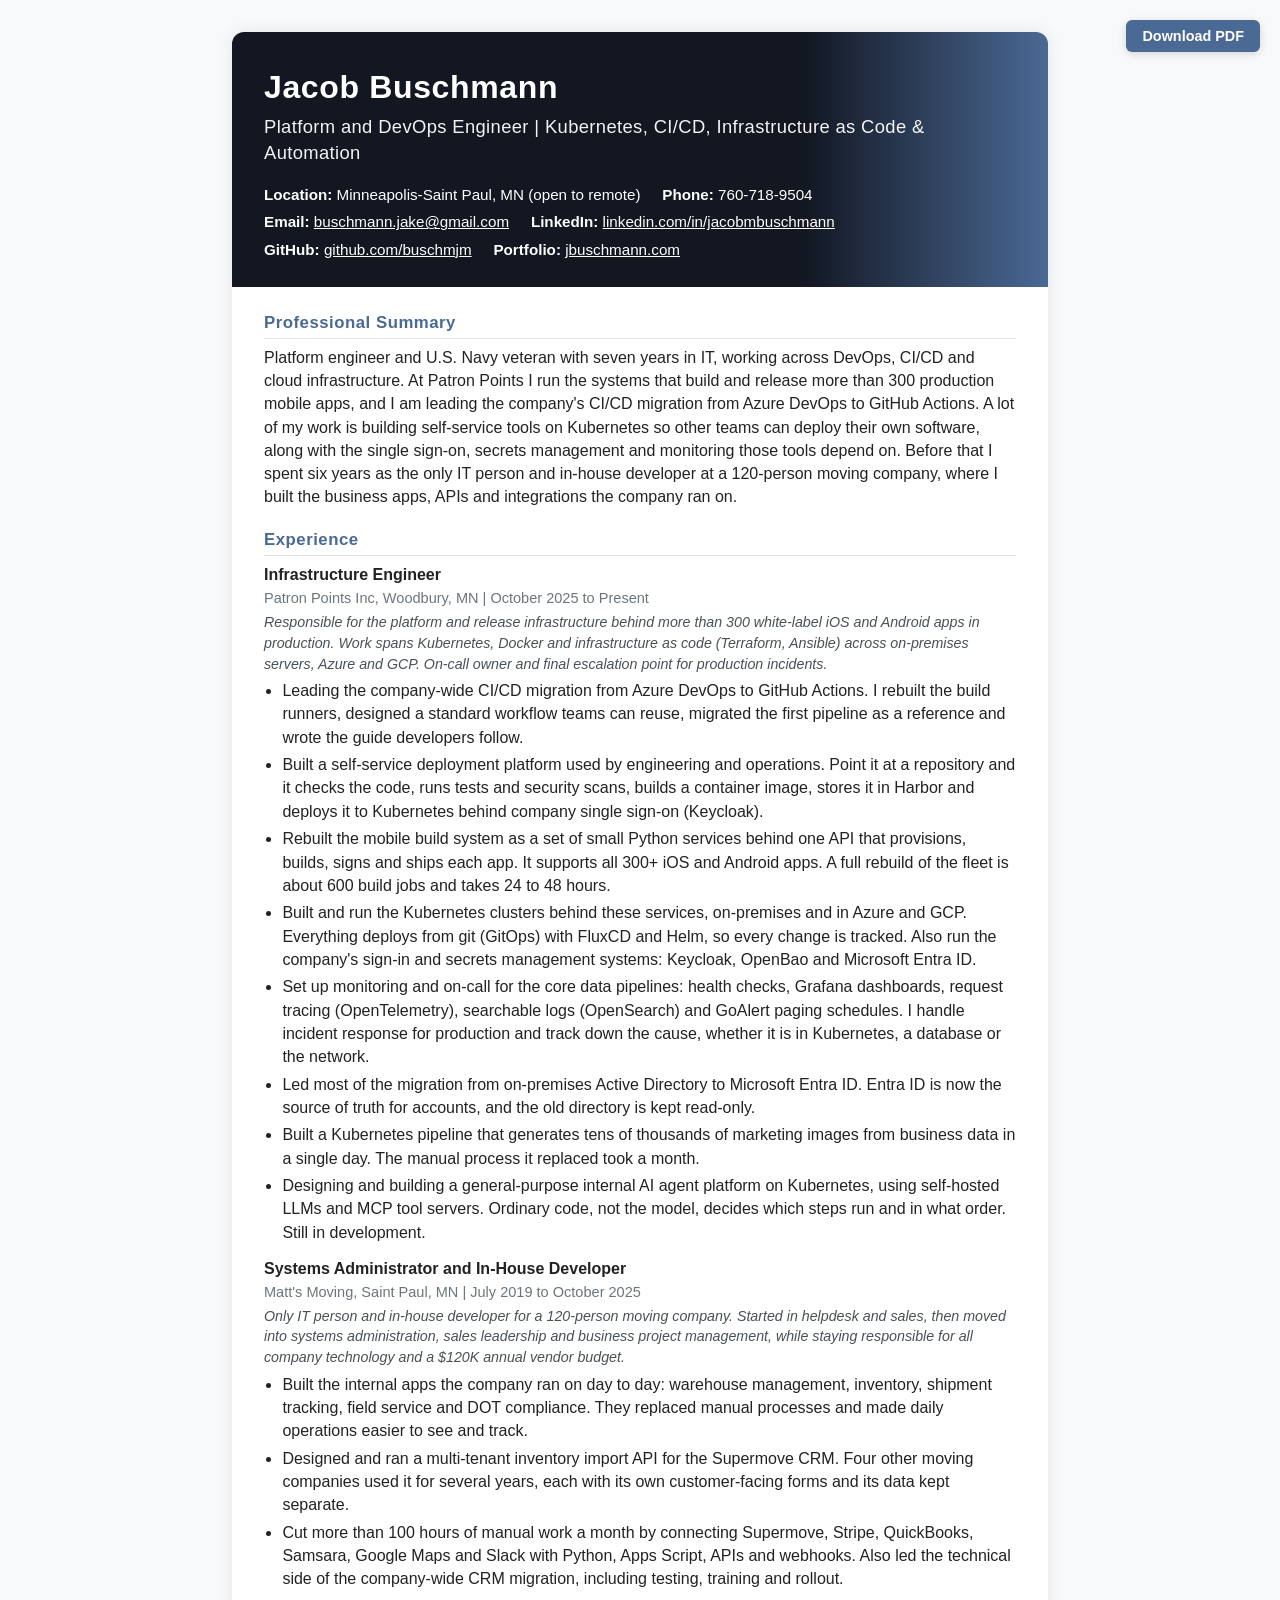
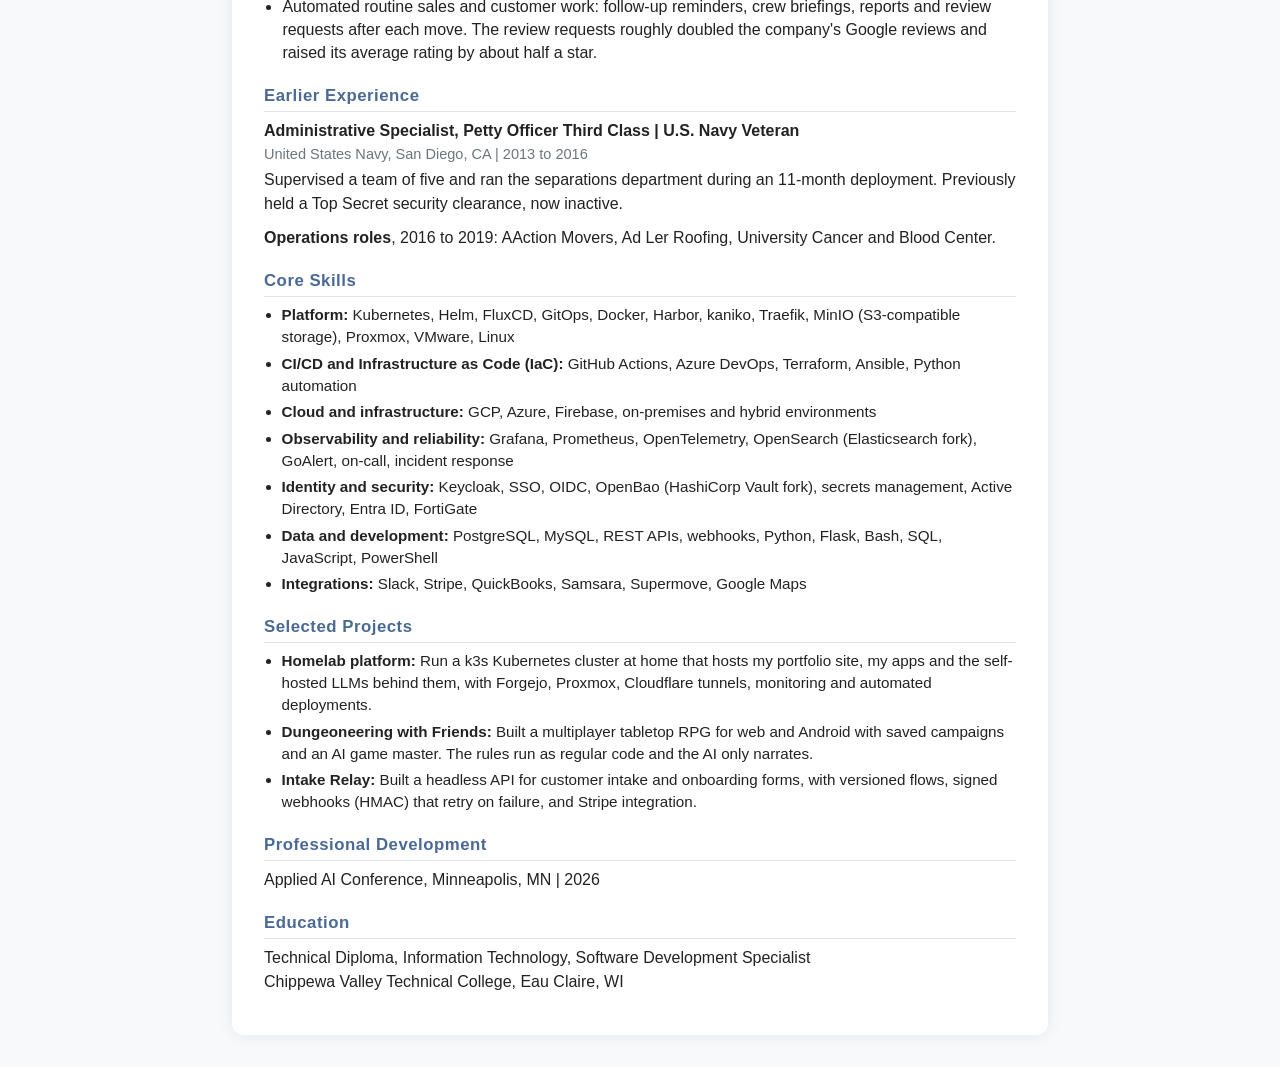
==== commit 250b1033: "Rewrite both resumes in plain language and tune them for ATS" ====
--- a/index.html
+++ b/index.html
@@ -3,7 +3,7 @@
 <head>
   <meta charset="UTF-8">
   <meta name="viewport" content="width=device-width, initial-scale=1.0">
-  <title>Jacob Buschmann - Platform Engineering Resume</title>
+  <title>Jacob Buschmann - Platform and DevOps Engineer Resume</title>
   <link rel="stylesheet" href="resume.css?v=4">
 </head>
 <body data-resume="devops">
@@ -11,15 +11,16 @@
     <button type="button" class="print-btn" id="print-menu-toggle" aria-expanded="false" aria-haspopup="true" aria-controls="print-menu">Download PDF</button>
     <div class="print-menu" id="print-menu" hidden role="menu" aria-labelledby="print-menu-toggle">
       <p class="print-menu-title">Save as PDF (ATS, single column)</p>
-      <button type="button" class="print-menu-item" role="menuitem" data-download="devops"><strong>Platform Engineer</strong><span>This page. Kubernetes, CI/CD, internal platforms and reliability first.</span></button>
-      <button type="button" class="print-menu-item" role="menuitem" data-download="ai"><strong>AI Platform Engineer</strong><span>Agentic systems, AI applications and LLM infrastructure first.</span></button>
+      <button type="button" class="print-menu-item" role="menuitem" data-download="devops"><strong>Platform and DevOps Engineer</strong><span>This page. Kubernetes, CI/CD, internal platforms and reliability first.</span></button>
+      <button type="button" class="print-menu-item" role="menuitem" data-download="ai"><strong>AI Engineer</strong><span>AI agents, LLM applications and AI infrastructure first.</span></button>
     </div>
   </div>
   <div class="resume-wrapper">
     <header class="resume-header">
       <h1>Jacob Buschmann</h1>
-      <h2>Platform Engineer | Kubernetes, CI/CD, Automation &amp; AI Infrastructure</h2>
+      <h2>Platform and DevOps Engineer | Kubernetes, CI/CD, Infrastructure as Code &amp; Automation</h2>
       <div class="contact">
+        <span><strong>Location:</strong> Minneapolis-Saint Paul, MN (open to remote)</span>
         <span><strong>Phone:</strong> 760-718-9504</span>
         <span><strong>Email:</strong> <a href="mailto:buschmann.jake@gmail.com">buschmann.jake@gmail.com</a></span>
         <span><strong>LinkedIn:</strong> <a href="https://www.linkedin.com/in/jacobmbuschmann">linkedin.com/in/jacobmbuschmann</a></span>
@@ -29,34 +30,34 @@
     </header>
     <div class="resume-content">
       <h4 class="section-title">Professional Summary</h4>
-      <p>Platform engineer and U.S. Navy veteran with seven years in IT. At Patron Points, I own build, release and deployment infrastructure supporting more than 300 production mobile applications. I have built internal platforms and automation across Kubernetes, CI/CD, identity, secrets and observability, and I am leading the move from Azure DevOps to GitHub Actions. Before that, I spent six years as the only IT person and in house developer for a 120 person company, building business applications, APIs and integrations.</p>
+      <p>Platform engineer and U.S. Navy veteran with seven years in IT, working across DevOps, CI/CD and cloud infrastructure. At Patron Points I run the systems that build and release more than 300 production mobile apps, and I am leading the company's CI/CD migration from Azure DevOps to GitHub Actions. A lot of my work is building self-service tools on Kubernetes so other teams can deploy their own software, along with the single sign-on, secrets management and monitoring those tools depend on. Before that I spent six years as the only IT person and in-house developer at a 120-person moving company, where I built the business apps, APIs and integrations the company ran on.</p>
 
       <h4 class="section-title">Experience</h4>
       <div class="job-block">
         <p class="job-title">Infrastructure Engineer</p>
         <p class="job-meta">Patron Points Inc, Woodbury, MN | October 2025 to Present</p>
-        <p class="job-scope">Own platform and release infrastructure for more than 300 production white label iOS and Android applications. Work across Kubernetes, FluxCD, Helm, Terraform, Ansible, Azure, GCP and on premises systems. Final escalation for production incidents and on call owner.</p>
+        <p class="job-scope">Responsible for the platform and release infrastructure behind more than 300 white-label iOS and Android apps in production. Work spans Kubernetes, Docker and infrastructure as code (Terraform, Ansible) across on-premises servers, Azure and GCP. On-call owner and final escalation point for production incidents.</p>
         <ul>
-          <li>Leading the company wide migration from Azure DevOps to GitHub Actions. Rebuilt runner infrastructure, designed the standard workflow, migrated the reference pipeline and documented the process for development teams.</li>
-          <li>Built a self service deployment platform used by engineering and operations. It validates repositories, runs lint, test and security checks, builds container images, publishes them to Harbor and deploys to Kubernetes behind Keycloak authentication.</li>
-          <li>Rebuilt the mobile build platform as modular Python services behind a central orchestration API, integrating iOS signing, Azure DevOps, PostgreSQL, MinIO and Firebase. Supports 300+ production applications across iOS and Android. A full fleet rebuild triggers approximately 600 build jobs and takes 24 to 48 hours to process.</li>
-          <li>Built and maintain Kubernetes and GitOps infrastructure with FluxCD and Helm across on premises environments, Azure and GCP. Also operate identity and secrets services including Keycloak, OpenBao and Microsoft Entra ID.</li>
-          <li>Set up monitoring and on call for core data pipelines with health checks, Grafana dashboards, OpenTelemetry tracing, OpenSearch log retention and GoAlert schedules. Troubleshoot production incidents across Kubernetes, databases and network infrastructure.</li>
-          <li>Led most of the migration from on premises Active Directory to Microsoft Entra ID, making Entra ID the source of truth while retaining on premises AD in read only mode.</li>
-          <li>Built a Kubernetes marketing pipeline that replaced a month long manual process with same day generation of tens of thousands of assets from business data.</li>
-          <li>Designing and building a general purpose internal AI agent platform using a deterministic dispatcher, Kubernetes workers, MCP servers and self hosted LLM inference. The dispatcher controls task execution rather than delegating workflow decisions to a model. The platform is still in development.</li>
+          <li>Leading the company-wide CI/CD migration from Azure DevOps to GitHub Actions. I rebuilt the build runners, designed a standard workflow teams can reuse, migrated the first pipeline as a reference and wrote the guide developers follow.</li>
+          <li>Built a self-service deployment platform used by engineering and operations. Point it at a repository and it checks the code, runs tests and security scans, builds a container image, stores it in Harbor and deploys it to Kubernetes behind company single sign-on (Keycloak).</li>
+          <li>Rebuilt the mobile build system as a set of small Python services behind one API that provisions, builds, signs and ships each app. It supports all 300+ iOS and Android apps. A full rebuild of the fleet is about 600 build jobs and takes 24 to 48 hours.</li>
+          <li>Built and run the Kubernetes clusters behind these services, on-premises and in Azure and GCP. Everything deploys from git (GitOps) with FluxCD and Helm, so every change is tracked. Also run the company's sign-in and secrets management systems: Keycloak, OpenBao and Microsoft Entra ID.</li>
+          <li>Set up monitoring and on-call for the core data pipelines: health checks, Grafana dashboards, request tracing (OpenTelemetry), searchable logs (OpenSearch) and GoAlert paging schedules. I handle incident response for production and track down the cause, whether it is in Kubernetes, a database or the network.</li>
+          <li>Led most of the migration from on-premises Active Directory to Microsoft Entra ID. Entra ID is now the source of truth for accounts, and the old directory is kept read-only.</li>
+          <li>Built a Kubernetes pipeline that generates tens of thousands of marketing images from business data in a single day. The manual process it replaced took a month.</li>
+          <li>Designing and building a general-purpose internal AI agent platform on Kubernetes, using self-hosted LLMs and MCP tool servers. Ordinary code, not the model, decides which steps run and in what order. Still in development.</li>
         </ul>
       </div>
 
       <div class="job-block">
-        <p class="job-title">Systems Administrator | IT Helpdesk | Sales Director | Business Project Manager</p>
+        <p class="job-title">Systems Administrator and In-House Developer</p>
         <p class="job-meta">Matt's Moving, Saint Paul, MN | July 2019 to October 2025</p>
-        <p class="job-scope">Only IT person and in house developer for a 120 person moving company. Progressed from helpdesk and sales into systems administration, sales leadership and business project management while continuing to own company technology and a $120K annual vendor budget.</p>
+        <p class="job-scope">Only IT person and in-house developer for a 120-person moving company. Started in helpdesk and sales, then moved into systems administration, sales leadership and business project management, while staying responsible for all company technology and a $120K annual vendor budget.</p>
         <ul>
-          <li>Developed internal applications for warehouse management, inventory, shipment tracking, field service and DOT compliance, replacing manual processes and improving visibility across daily operations.</li>
-          <li>Designed and maintained a multi tenant inventory import API integrated with Supermove CRM. Four other moving companies used the service for several years, with separate company data and customer facing forms.</li>
-          <li>Cut more than 100 hours of manual work per month through Python, Apps Script, API, webhook and database integrations across Supermove, Stripe, QuickBooks, Samsara and Google Maps. Also led CRM migration, testing, training and rollout.</li>
-          <li>Automated sales and customer workflows, including follow up reminders, crew briefings, reporting and post move review requests. The review process roughly doubled Google reviews and raised the average rating by about half a star.</li>
+          <li>Built the internal apps the company ran on day to day: warehouse management, inventory, shipment tracking, field service and DOT compliance. They replaced manual processes and made daily operations easier to see and track.</li>
+          <li>Designed and ran a multi-tenant inventory import API for the Supermove CRM. Four other moving companies used it for several years, each with its own customer-facing forms and its data kept separate.</li>
+          <li>Cut more than 100 hours of manual work a month by connecting Supermove, Stripe, QuickBooks, Samsara, Google Maps and Slack with Python, Apps Script, APIs and webhooks. Also led the technical side of the company-wide CRM migration, including testing, training and rollout.</li>
+          <li>Automated routine sales and customer work: follow-up reminders, crew briefings, reports and review requests after each move. The review requests roughly doubled the company's Google reviews and raised its average rating by about half a star.</li>
         </ul>
       </div>
 
@@ -64,33 +65,33 @@
       <div class="job-block">
         <p class="job-title">Administrative Specialist, Petty Officer Third Class | U.S. Navy Veteran</p>
         <p class="job-meta">United States Navy, San Diego, CA | 2013 to 2016</p>
-        <p>Supervised a team of five and ran the separations department during an 11 month deployment. Previously held a Top Secret security clearance, now inactive.</p>
+        <p>Supervised a team of five and ran the separations department during an 11-month deployment. Previously held a Top Secret security clearance, now inactive.</p>
       </div>
       <p><strong>Operations roles</strong>, 2016 to 2019: AAction Movers, Ad Ler Roofing, University Cancer and Blood Center.</p>
 
       <h4 class="section-title">Core Skills</h4>
       <ul class="skills-list">
-        <li><strong>Platform:</strong> Kubernetes, Helm, FluxCD, GitOps, Docker, Harbor, kaniko, Traefik, MinIO, Proxmox, VMware, Linux</li>
-        <li><strong>CI/CD and IaC:</strong> GitHub Actions, Azure DevOps, Terraform, Ansible, Python automation</li>
-        <li><strong>Cloud and infrastructure:</strong> GCP, Azure, Firebase, on premises and hybrid environments</li>
-        <li><strong>Reliability:</strong> Grafana, Prometheus, OpenTelemetry, OpenSearch, GoAlert, incident response</li>
-        <li><strong>Identity and security:</strong> Keycloak, OIDC, OpenBao, Active Directory, Entra ID, FortiGate</li>
+        <li><strong>Platform:</strong> Kubernetes, Helm, FluxCD, GitOps, Docker, Harbor, kaniko, Traefik, MinIO (S3-compatible storage), Proxmox, VMware, Linux</li>
+        <li><strong>CI/CD and Infrastructure as Code (IaC):</strong> GitHub Actions, Azure DevOps, Terraform, Ansible, Python automation</li>
+        <li><strong>Cloud and infrastructure:</strong> GCP, Azure, Firebase, on-premises and hybrid environments</li>
+        <li><strong>Observability and reliability:</strong> Grafana, Prometheus, OpenTelemetry, OpenSearch (Elasticsearch fork), GoAlert, on-call, incident response</li>
+        <li><strong>Identity and security:</strong> Keycloak, SSO, OIDC, OpenBao (HashiCorp Vault fork), secrets management, Active Directory, Entra ID, FortiGate</li>
         <li><strong>Data and development:</strong> PostgreSQL, MySQL, REST APIs, webhooks, Python, Flask, Bash, SQL, JavaScript, PowerShell</li>
         <li><strong>Integrations:</strong> Slack, Stripe, QuickBooks, Samsara, Supermove, Google Maps</li>
       </ul>
 
       <h4 class="section-title">Selected Projects</h4>
       <ul class="skills-list">
-        <li><strong>Homelab platform:</strong> Operate a k3s environment with Forgejo, Proxmox, Cloudflare tunnels, monitoring, self hosted LLMs and automated application deployment.</li>
-        <li><strong>Dungeoneering with Friends:</strong> Built a web and Android tabletop RPG with deterministic game mechanics, AI narration, multiplayer and persistent campaigns.</li>
-        <li><strong>Intake Relay:</strong> Built a headless intake API with versioned flows, webhook retries, HMAC signing and Stripe integration.</li>
+        <li><strong>Homelab platform:</strong> Run a k3s Kubernetes cluster at home that hosts my portfolio site, my apps and the self-hosted LLMs behind them, with Forgejo, Proxmox, Cloudflare tunnels, monitoring and automated deployments.</li>
+        <li><strong>Dungeoneering with Friends:</strong> Built a multiplayer tabletop RPG for web and Android with saved campaigns and an AI game master. The rules run as regular code and the AI only narrates.</li>
+        <li><strong>Intake Relay:</strong> Built a headless API for customer intake and onboarding forms, with versioned flows, signed webhooks (HMAC) that retry on failure, and Stripe integration.</li>
       </ul>
 
       <h4 class="section-title">Professional Development</h4>
       <p>Applied AI Conference, Minneapolis, MN | 2026</p>
 
       <h4 class="section-title">Education</h4>
-      <p>Technical Diploma, IT, Software Development Specialist<br>Chippewa Valley Technical College, Eau Claire, WI</p>
+      <p>Technical Diploma, Information Technology, Software Development Specialist<br>Chippewa Valley Technical College, Eau Claire, WI</p>
     </div>
   </div>
   <script src="print.js?v=4"></script>
--- a/resume.css
+++ b/resume.css
@@ -1,4 +1,4 @@
-/* Shared styles for the two single-column ATS resumes: index.html (DevOps) and ai-engineering.html */
+/* Shared styles for the two single column ATS resumes. */
 
 :root {
   --accent: #4a6995;
@@ -9,11 +9,7 @@
   --font-sans: "Segoe UI", Calibri, Arial, Helvetica, sans-serif;
 }
 
-*,
-*::before,
-*::after {
-  box-sizing: border-box;
-}
+*, *::before, *::after { box-sizing: border-box; }
 
 body {
   margin: 0;
@@ -24,24 +20,11 @@
   color: var(--text);
 }
 
-a {
-  color: var(--accent);
-}
-
-a:hover {
-  color: #3a5580;
-}
-
-p {
-  margin: 0 0 0.65rem;
-  orphans: 2;
-  widows: 2;
-}
-
-ul {
-  margin: 0 0 1rem;
-  padding-left: 1.2rem;
-}
+a { color: var(--accent); }
+a:hover { color: #3a5580; }
+
+p { margin: 0 0 0.65rem; orphans: 2; widows: 2; }
+ul { margin: 0 0 0.8rem; padding-left: 1.15rem; }
 
 .resume-wrapper {
   max-width: 8.5in;
@@ -52,7 +35,6 @@
   overflow: hidden;
 }
 
-/* Header (screen) */
 .resume-header {
   background: linear-gradient(90deg, var(--header-dark) 70%, var(--accent) 100%);
   color: #fff;
@@ -82,26 +64,19 @@
 
 .resume-header .contact span {
   display: inline-block;
-  margin-right: 1.25rem;
-  margin-bottom: 0.25rem;
-}
-
-.resume-header a {
-  color: #fff;
-  text-decoration: underline;
-}
-
-/* Single column body */
-.resume-content {
-  padding: 1.5rem 2rem 2rem;
-}
-
-/* Sections */
+  margin-right: 1.1rem;
+  margin-bottom: 0.2rem;
+}
+
+.resume-header a { color: #fff; text-decoration: underline; }
+
+.resume-content { padding: 1.5rem 2rem 2rem; }
+
 .section-title {
   color: var(--accent);
   font-size: 1.05rem;
   font-weight: 700;
-  margin: 1.5rem 0 0.5rem;
+  margin: 1.25rem 0 0.45rem;
   letter-spacing: 0.03em;
   border-bottom: 1.5px solid var(--border);
   padding-bottom: 0.15rem;
@@ -109,62 +84,32 @@
   page-break-after: avoid;
 }
 
-.resume-content > .section-title:first-child {
-  margin-top: 0;
-}
+.resume-content > .section-title:first-child { margin-top: 0; }
 
 .skills-list {
   font-size: 0.95rem;
-  margin-bottom: 1rem;
-  padding-left: 1.15rem;
-}
-
-.skills-list li {
-  margin-bottom: 0.35rem;
-}
-
-.resume-content li {
-  margin-bottom: 0.45rem;
-}
-
-/* Long jobs may split across pages; single bullets and short blocks stay whole */
-.job-block {
-  margin-bottom: 1rem;
-}
-
-.job-block li,
-.job-block p {
+  margin-bottom: 0.7rem;
+  padding-left: 1.1rem;
+}
+
+.skills-list li { margin-bottom: 0.22rem; }
+.resume-content li { margin-bottom: 0.28rem; }
+
+.job-block { margin-bottom: 0.7rem; }
+.job-block li, .job-block p {
   break-inside: avoid;
   page-break-inside: avoid;
 }
 
-.job-title,
-.job-meta,
-.job-scope {
+.job-title, .job-meta, .job-scope {
   break-after: avoid;
   page-break-after: avoid;
 }
 
-.job-title {
-  font-weight: 600;
-  font-size: 1.02rem;
-  margin: 0;
-}
-
-.job-meta {
-  color: var(--muted);
-  font-size: 0.95rem;
-  margin: 0.15rem 0 0.2rem;
-}
-
-.job-scope {
-  color: #495057;
-  font-size: 0.92rem;
-  font-style: italic;
-  margin: 0 0 0.4rem;
-}
-
-/* Download button + menu */
+.job-title { font-weight: 600; font-size: 1rem; margin: 0; }
+.job-meta { color: var(--muted); font-size: 0.91rem; margin: 0.12rem 0 0.18rem; }
+.job-scope { color: #495057; font-size: 0.89rem; font-style: italic; margin: 0 0 0.32rem; }
+
 .print-actions {
   position: fixed;
   top: 1.25rem;
@@ -188,9 +133,7 @@
   box-shadow: 0 2px 8px rgba(0, 0, 0, 0.15);
 }
 
-.print-btn:hover {
-  background: #3a5580;
-}
+.print-btn:hover { background: #3a5580; }
 
 .print-menu {
   margin-top: 0.5rem;
@@ -203,10 +146,7 @@
   box-shadow: 0 8px 24px rgba(0, 0, 0, 0.12);
 }
 
-.print-menu[hidden] {
-  display: none;
-}
-
+.print-menu[hidden] { display: none; }
 .print-menu-title {
   margin: 0.25rem 0.5rem 0.35rem;
   font-size: 0.72rem;
@@ -231,46 +171,16 @@
   color: var(--text);
 }
 
-.print-menu-item:hover {
-  background: #f4f6fa;
-}
-
-.print-menu-item strong {
-  display: block;
-  font-weight: 600;
-  margin-bottom: 0.15rem;
-}
-
-.print-menu-item span {
-  display: block;
-  font-size: 0.8rem;
-  color: var(--muted);
-  font-weight: 400;
-}
+.print-menu-item:hover { background: #f4f6fa; }
+.print-menu-item strong { display: block; font-weight: 600; margin-bottom: 0.15rem; }
+.print-menu-item span { display: block; font-size: 0.8rem; color: var(--muted); font-weight: 400; }
 
 @media (max-width: 900px) {
-  /* Keep the card off the screen edges and line the header up with the body text */
-  .resume-wrapper {
-    margin: 1rem;
-    border-radius: 10px;
-  }
-
-  .resume-header {
-    padding: 1.5rem 1.25rem 1.25rem;
-  }
-
-  .resume-header h1 {
-    font-size: 1.7rem;
-  }
-
-  .resume-header h2 {
-    font-size: 1.05rem;
-  }
-
-  .resume-content {
-    padding: 1.25rem 1.25rem 1.5rem;
-  }
-
+  .resume-wrapper { margin: 1rem; border-radius: 10px; }
+  .resume-header { padding: 1.5rem 1.25rem 1.25rem; }
+  .resume-header h1 { font-size: 1.7rem; }
+  .resume-header h2 { font-size: 1.05rem; }
+  .resume-content { padding: 1.25rem 1.25rem 1.5rem; }
   .print-actions {
     position: static;
     align-items: stretch;
@@ -279,35 +189,21 @@
     background: #fff;
     border-bottom: 1px solid var(--border);
   }
-
-  .print-btn {
-    width: 100%;
-  }
-
-  .print-menu {
-    min-width: 100%;
-    max-width: none;
-  }
-}
-
-/* Print / PDF: flat header, no background graphics needed */
+  .print-btn { width: 100%; }
+  .print-menu { min-width: 100%; max-width: none; }
+}
+
 @media print {
-  @page {
-    size: letter;
-    margin: 0.6in;
-  }
-
-  .print-actions,
-  .print-menu {
-    display: none !important;
-  }
+  @page { size: letter; margin: 0.45in 0.48in; }
+
+  .print-actions, .print-menu { display: none !important; }
 
   body {
     background: #fff !important;
     margin: 0;
     font-family: var(--font-sans);
-    font-size: 10.5pt;
-    line-height: 1.12;
+    font-size: 9.7pt;
+    line-height: 1.1;
     color: #000;
   }
 
@@ -323,71 +219,38 @@
   .resume-header {
     background: #fff !important;
     color: #000 !important;
-    padding: 0 0 10pt !important;
-    border-bottom: 2pt solid var(--header-dark);
+    padding: 0 0 7pt !important;
+    border-bottom: 1.5pt solid var(--header-dark);
     -webkit-print-color-adjust: economy;
     print-color-adjust: economy;
   }
 
-  .resume-header h1 {
-    font-size: 20pt;
-    color: var(--header-dark);
-  }
-
-  .resume-header h2 {
-    font-size: 12pt;
-    color: var(--accent);
-    opacity: 1;
-  }
-
-  .resume-header .contact {
-    font-size: 9.5pt;
-    margin-top: 6pt;
-  }
-
-  .resume-header a {
-    color: #1a4a7a !important;
-    text-decoration: underline !important;
-  }
-
-  .resume-content {
-    padding: 8pt 0 0 !important;
-  }
-
+  .resume-header h1 { font-size: 19pt; color: var(--header-dark); }
+  .resume-header h2 { font-size: 10.8pt; color: var(--accent); opacity: 1; }
+  .resume-header .contact { font-size: 8.7pt; margin-top: 4pt; line-height: 1.35; }
+  .resume-header .contact span { margin-right: 0.75rem; margin-bottom: 0; }
+  .resume-header a { color: #1a4a7a !important; text-decoration: underline !important; }
+
+  .resume-content { padding: 5pt 0 0 !important; }
   .section-title {
-    font-size: 11pt;
-    margin-top: 10pt;
-    margin-bottom: 4pt;
+    font-size: 10.2pt;
+    margin-top: 7pt;
+    margin-bottom: 2.5pt;
     color: var(--header-dark);
     border-bottom-color: #ccc;
     break-after: avoid;
   }
 
-  .job-title {
-    font-size: 10.5pt;
-  }
-
-  .job-meta,
-  .job-scope {
-    font-size: 9.5pt;
-  }
-
-  .skills-list,
-  .resume-content li {
-    font-size: 10pt;
-  }
-
-  .job-block {
-    margin-bottom: 8pt;
-  }
-
-  a {
-    color: #1a4a7a;
-    text-decoration: underline;
-  }
-
-  a[href^="http"]:after,
-  a[href^="mailto"]:after {
-    content: none;
-  }
-}
+  .job-title { font-size: 9.8pt; }
+  .job-meta { font-size: 8.8pt; margin-top: 0.5pt; margin-bottom: 1pt; }
+  .job-scope { font-size: 8.5pt; margin-bottom: 2pt; }
+  .skills-list, .resume-content li { font-size: 9.2pt; }
+  .skills-list { margin-bottom: 3pt; }
+  .skills-list li, .resume-content li { margin-bottom: 1.8pt; }
+  .job-block { margin-bottom: 4pt; }
+  p { margin-bottom: 3pt; }
+  ul { margin-bottom: 4pt; padding-left: 13pt; }
+
+  a { color: #1a4a7a; text-decoration: underline; }
+  a[href^="http"]:after, a[href^="mailto"]:after { content: none; }
+}
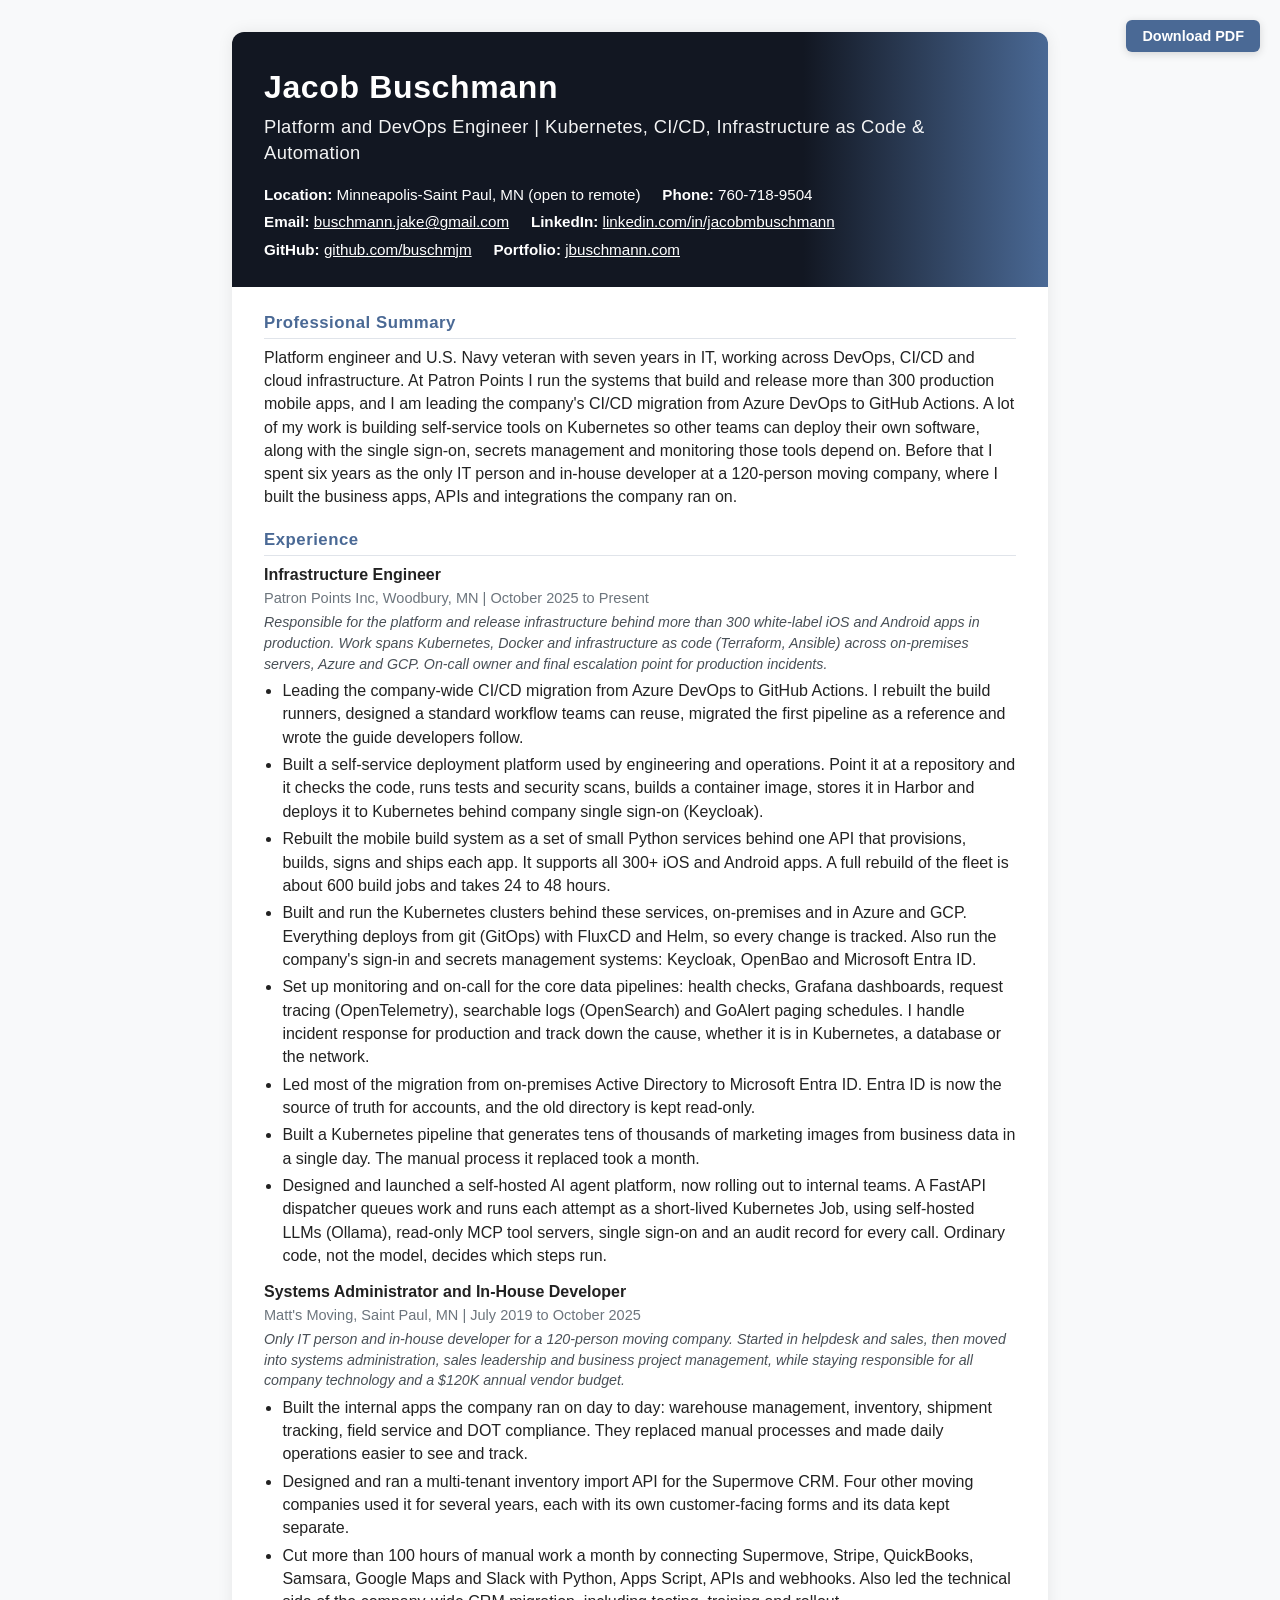
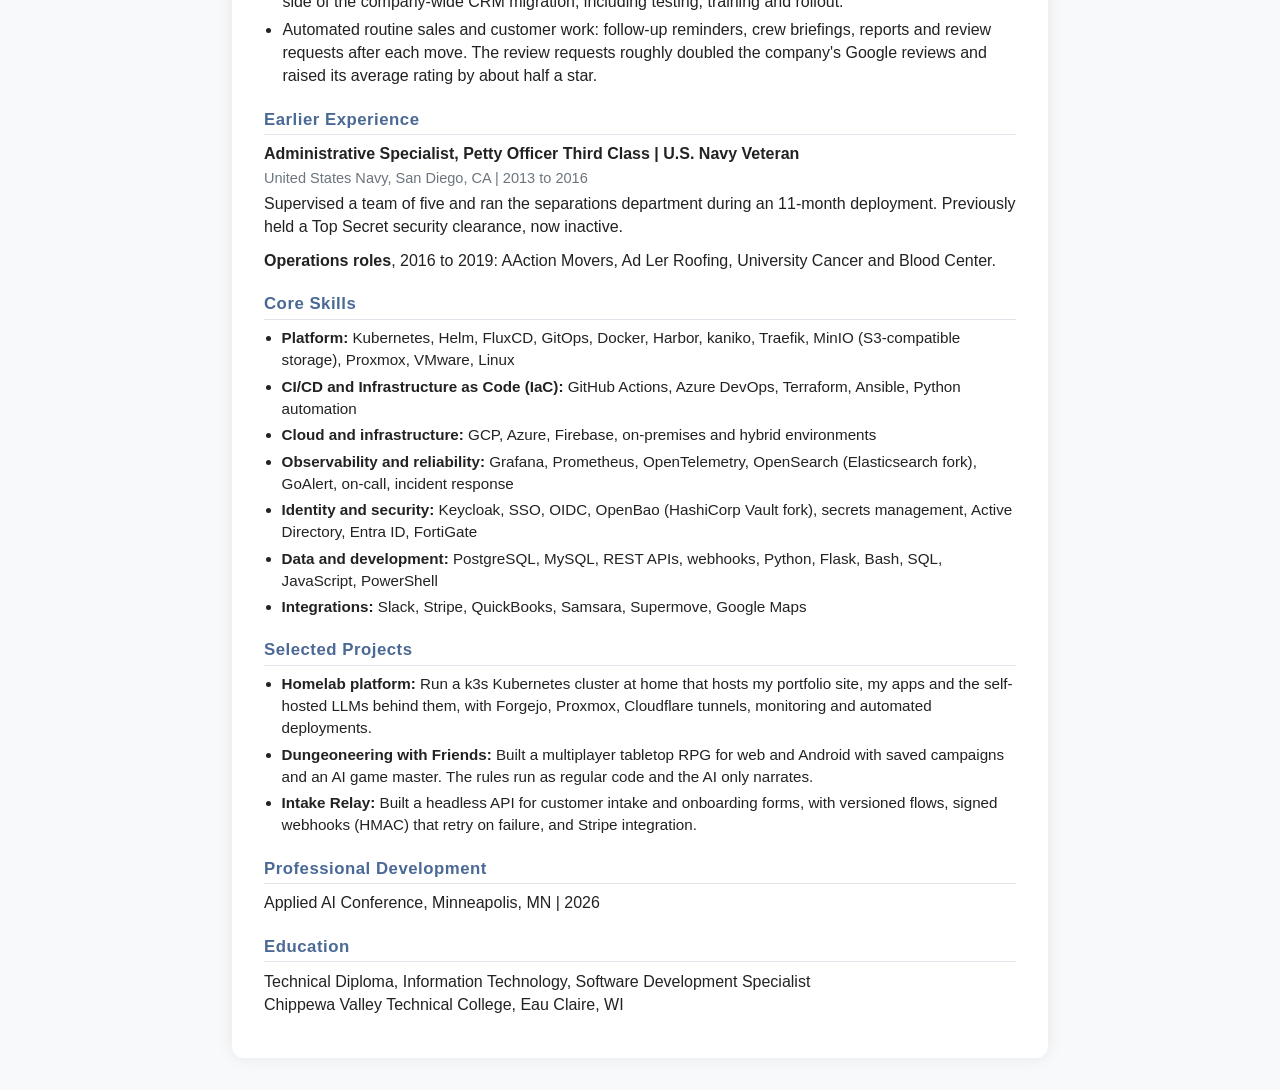
==== commit 816b9cf1: "Present the AI agent platform as launched and rolling out Replace the "in development" wording on bo" ====
--- a/index.html
+++ b/index.html
@@ -45,7 +45,7 @@
           <li>Set up monitoring and on-call for the core data pipelines: health checks, Grafana dashboards, request tracing (OpenTelemetry), searchable logs (OpenSearch) and GoAlert paging schedules. I handle incident response for production and track down the cause, whether it is in Kubernetes, a database or the network.</li>
           <li>Led most of the migration from on-premises Active Directory to Microsoft Entra ID. Entra ID is now the source of truth for accounts, and the old directory is kept read-only.</li>
           <li>Built a Kubernetes pipeline that generates tens of thousands of marketing images from business data in a single day. The manual process it replaced took a month.</li>
-          <li>Designing and building a general-purpose internal AI agent platform on Kubernetes, using self-hosted LLMs and MCP tool servers. Ordinary code, not the model, decides which steps run and in what order. Still in development.</li>
+          <li>Designed and launched a self-hosted AI agent platform, now rolling out to internal teams. A FastAPI dispatcher queues work and runs each attempt as a short-lived Kubernetes Job, using self-hosted LLMs (Ollama), read-only MCP tool servers, single sign-on and an audit record for every call. Ordinary code, not the model, decides which steps run.</li>
         </ul>
       </div>
 
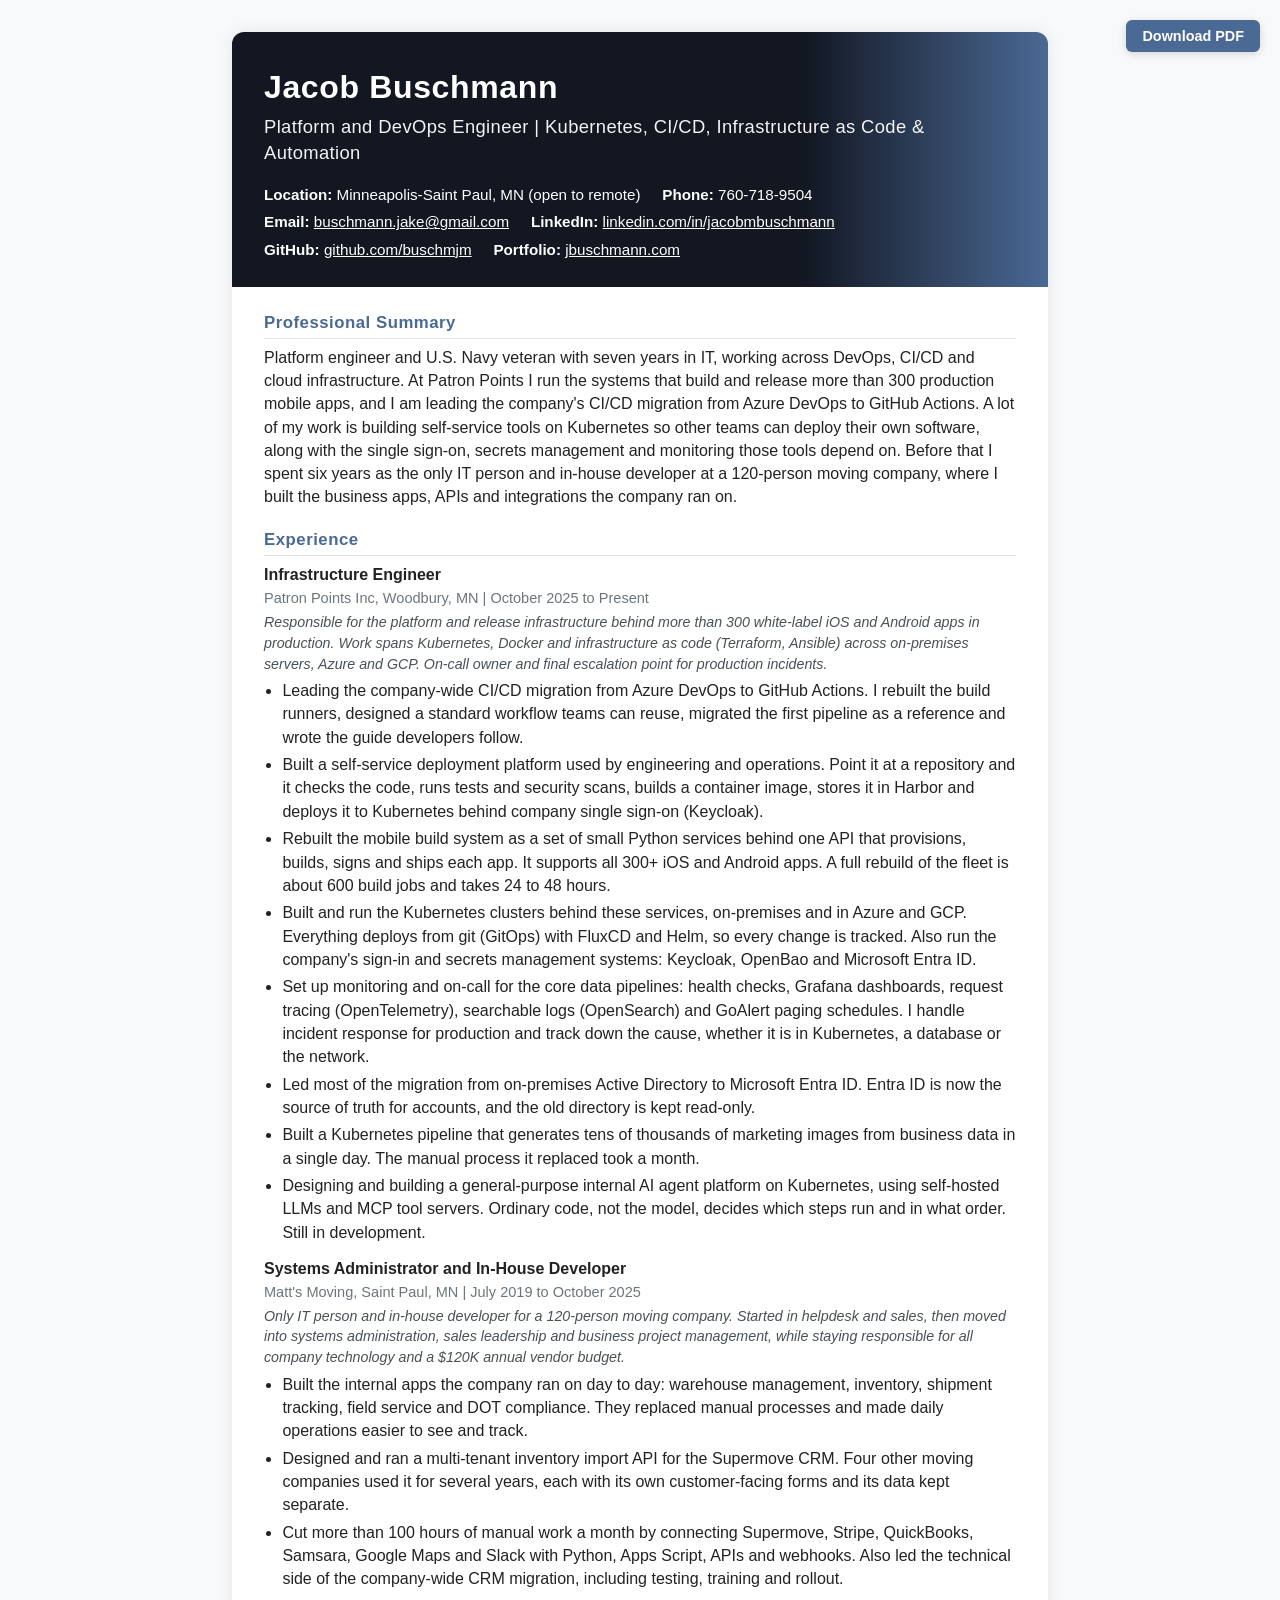
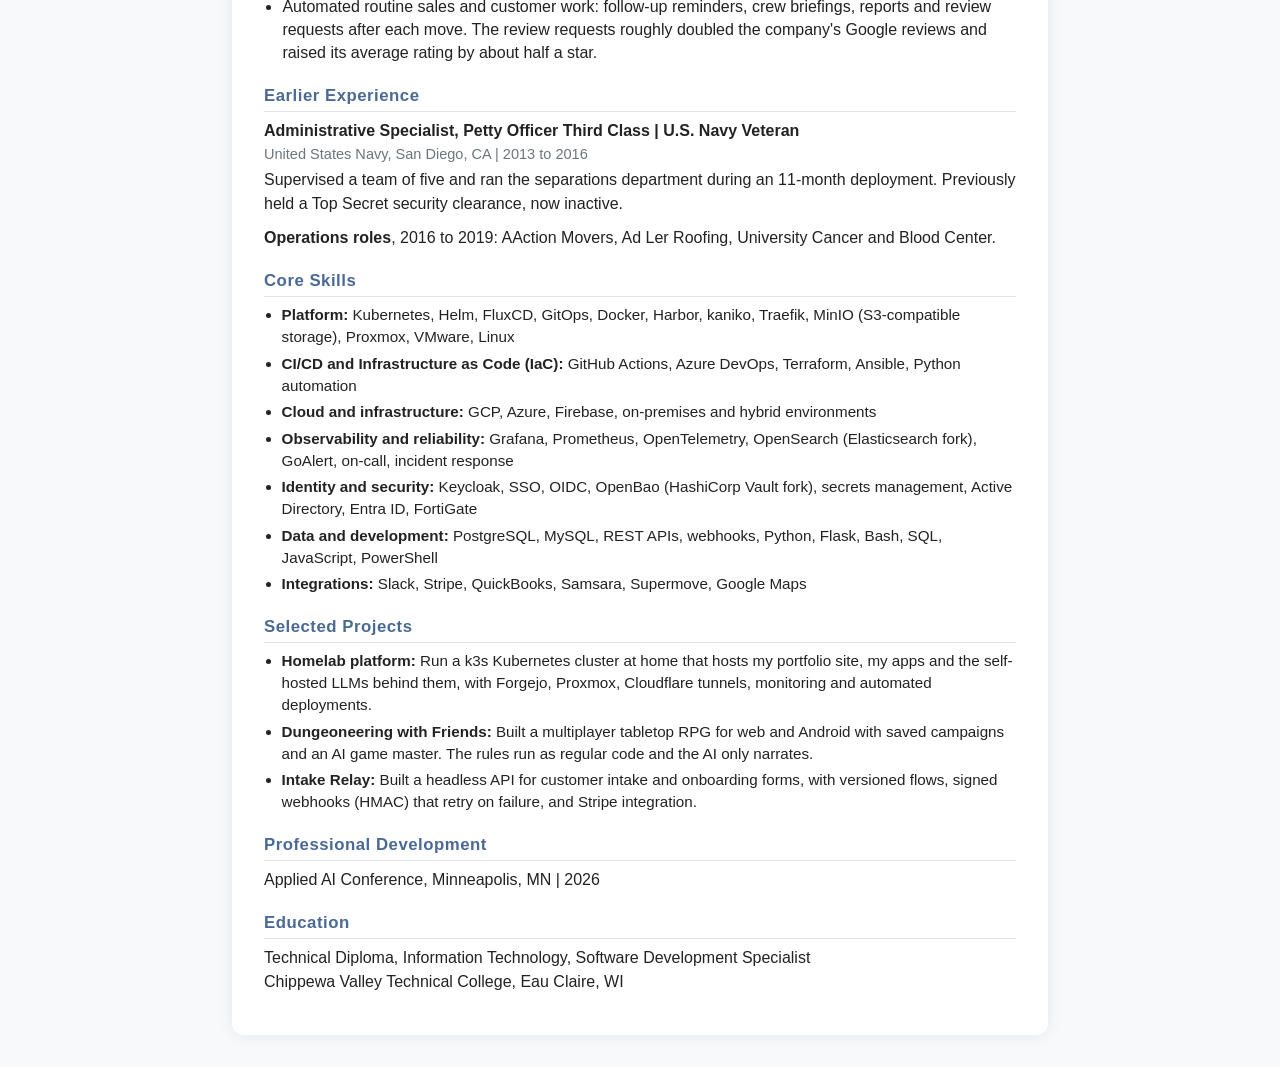
==== commit 5d2d5560: "Update resume versions and PDF menu" ====
--- a/index.html
+++ b/index.html
@@ -13,6 +13,7 @@
       <p class="print-menu-title">Save as PDF (ATS, single column)</p>
       <button type="button" class="print-menu-item" role="menuitem" data-download="devops"><strong>Platform and DevOps Engineer</strong><span>This page. Kubernetes, CI/CD, internal platforms and reliability first.</span></button>
       <button type="button" class="print-menu-item" role="menuitem" data-download="ai"><strong>AI Engineer</strong><span>AI agents, LLM applications and AI infrastructure first.</span></button>
+      <button type="button" class="print-menu-item" role="menuitem" data-download="systems"><strong>Systems Administrator</strong><span>IT operations, business systems and automation first.</span></button>
     </div>
   </div>
   <div class="resume-wrapper">
@@ -45,7 +46,7 @@
           <li>Set up monitoring and on-call for the core data pipelines: health checks, Grafana dashboards, request tracing (OpenTelemetry), searchable logs (OpenSearch) and GoAlert paging schedules. I handle incident response for production and track down the cause, whether it is in Kubernetes, a database or the network.</li>
           <li>Led most of the migration from on-premises Active Directory to Microsoft Entra ID. Entra ID is now the source of truth for accounts, and the old directory is kept read-only.</li>
           <li>Built a Kubernetes pipeline that generates tens of thousands of marketing images from business data in a single day. The manual process it replaced took a month.</li>
-          <li>Designed and launched a self-hosted AI agent platform, now rolling out to internal teams. A FastAPI dispatcher queues work and runs each attempt as a short-lived Kubernetes Job, using self-hosted LLMs (Ollama), read-only MCP tool servers, single sign-on and an audit record for every call. Ordinary code, not the model, decides which steps run.</li>
+          <li>Designing and building a general-purpose internal AI agent platform on Kubernetes, using self-hosted LLMs and MCP tool servers. Ordinary code, not the model, decides which steps run and in what order. Still in development.</li>
         </ul>
       </div>
 
--- a/resume.css
+++ b/resume.css
@@ -1,4 +1,4 @@
-/* Shared styles for the two single column ATS resumes. */
+/* Shared styles for the three single column ATS resumes. */
 
 :root {
   --accent: #4a6995;
